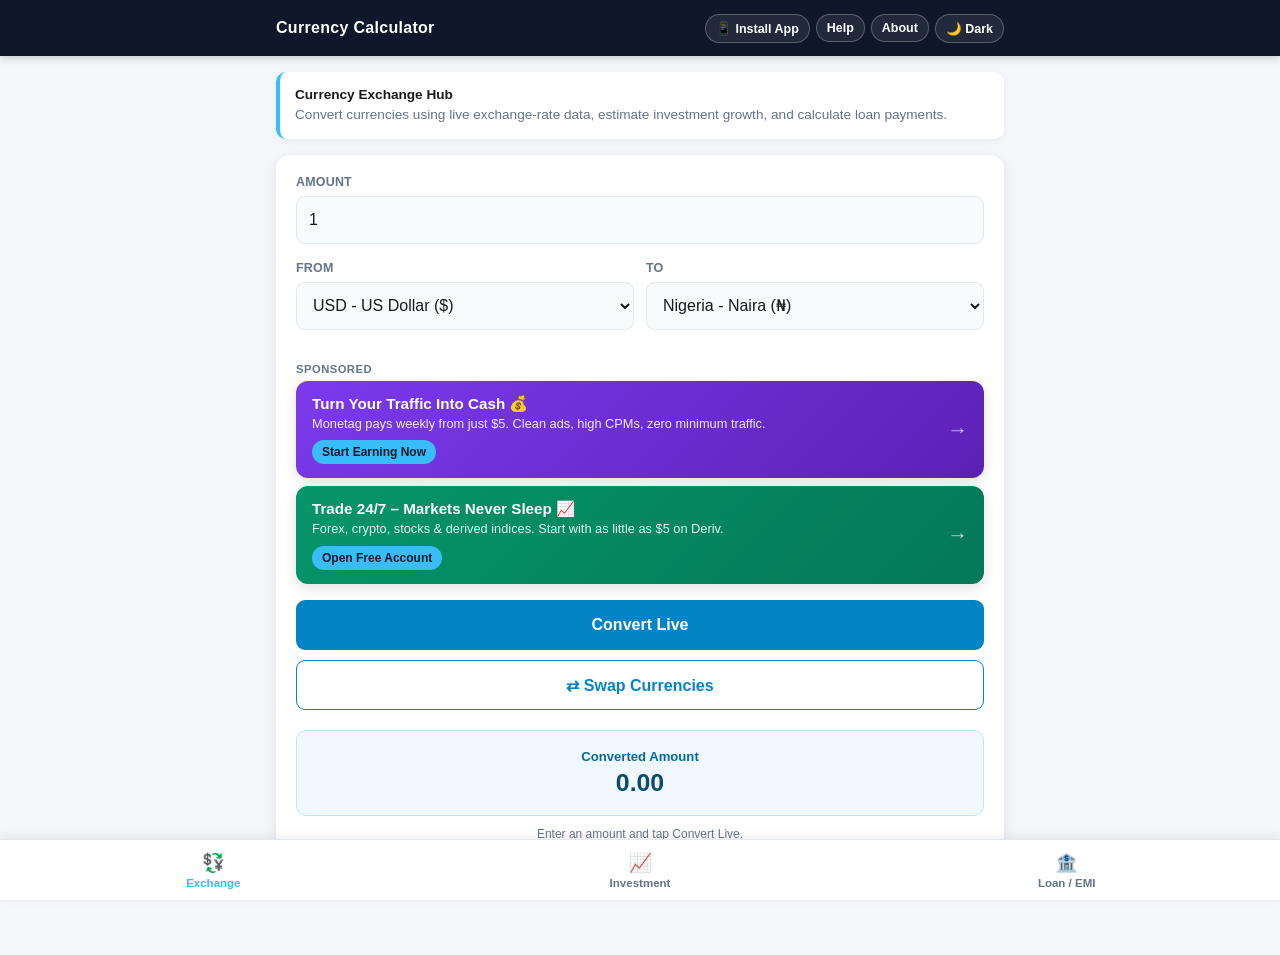
==== currency_calculator.html @ c5ecf94b "Add files via upload" ====
<!DOCTYPE html>
<html lang="en" data-theme="light">
<head>
  <meta charset="UTF-8">
  <meta name="viewport" content="width=device-width, initial-scale=1.0, viewport-fit=cover">
  <meta name="theme-color" content="#0f172a">
  <meta name="apple-mobile-web-app-capable" content="yes">
  <meta name="apple-mobile-web-app-status-bar-style" content="black-translucent">
  <meta name="apple-mobile-web-app-title" content="Currency Calculator">

  <title>Currency Calculator</title>

  <style>
    :root {
      --bg-color: #f4f6f9;
      --card-bg: #ffffff;
      --text-color: #1a1a1a;
      --label-color: #64748b;
      --input-bg: #f8fafc;
      --input-border: #e2e8f0;
      --header-bg: #0f172a;
      --tab-active: #38bdf8;
      --btn-bg: #0284c7;
      --btn-active: #0369a1;
      --result-bg: #f0f9ff;
      --result-border: #bae6fd;
      --result-label: #0369a1;
      --result-val: #0c4a6e;
      --bottom-bar-bg: #ffffff;
      --bottom-bar-border: #e2e8f0;
      --danger: #dc2626;
    }

    [data-theme="dark"] {
      --bg-color: #0f172a;
      --card-bg: #1e293b;
      --text-color: #f8fafc;
      --label-color: #94a3b8;
      --input-bg: #334155;
      --input-border: #475569;
      --header-bg: #020617;
      --tab-active: #38bdf8;
      --btn-bg: #0284c7;
      --btn-active: #0369a1;
      --result-bg: #1e293b;
      --result-border: #0284c7;
      --result-label: #38bdf8;
      --result-val: #f8fafc;
      --bottom-bar-bg: #0f172a;
      --bottom-bar-border: #1e293b;
    }

    * {
      box-sizing: border-box;
      margin: 0;
      padding: 0;
      font-family: -apple-system, BlinkMacSystemFont, "Segoe UI", Roboto, Helvetica, Arial, sans-serif;
      -webkit-tap-highlight-color: transparent;
    }

    html {
      background: var(--bg-color);
    }

    body {
      background: var(--bg-color);
      color: var(--text-color);
      min-height: 100vh;
      overflow-x: hidden;
      padding-bottom: 76px;
    }

    button, input, select {
      font: inherit;
    }

    button {
      -webkit-appearance: none;
      appearance: none;
    }

    /* Header */
    .header {
      position: sticky;
      top: 0;
      z-index: 100;
      background: var(--header-bg);
      color: #fff;
      box-shadow: 0 2px 8px rgba(0, 0, 0, 0.18);
    }

    .header-main {
      min-height: 56px;
      padding: env(safe-area-inset-top) 16px 0 16px;
      display: flex;
      justify-content: space-between;
      align-items: center;
      gap: 12px;
    }

    .app-title {
      font-size: 1rem;
      font-weight: 700;
      letter-spacing: 0.3px;
      line-height: 1.3;
    }

    .header-actions {
      display: flex;
      align-items: center;
      gap: 6px;
      flex-shrink: 0;
    }

    .header-btn {
      border: 1px solid rgba(255,255,255,0.25);
      background: rgba(255,255,255,0.08);
      color: #fff;
      border-radius: 20px;
      padding: 6px 10px;
      cursor: pointer;
      font-size: 0.78rem;
      font-weight: 600;
      white-space: nowrap;
    }

    .header-btn:active {
      background: rgba(255,255,255,0.2);
    }

    /* Main */
    main {
      width: 100%;
      max-width: 760px;
      margin: 0 auto;
      padding: 16px;
    }

    .info-banner {
      background: var(--card-bg);
      border-left: 4px solid var(--tab-active);
      border-radius: 10px;
      padding: 13px 15px;
      margin-bottom: 16px;
      font-size: 0.85rem;
      line-height: 1.5;
      color: var(--label-color);
      box-shadow: 0 2px 6px rgba(0,0,0,0.05);
    }

    .info-banner strong {
      color: var(--text-color);
    }

    /* Offline banner */
    .offline-banner {
      display: none;
      background: #fef2f2;
      border: 1px solid #fecaca;
      color: #991b1b;
      border-radius: 10px;
      padding: 12px 14px;
      margin-bottom: 16px;
      font-size: 0.85rem;
      font-weight: 600;
      text-align: center;
      line-height: 1.4;
    }

    [data-theme="dark"] .offline-banner {
      background: #450a0a;
      border-color: #7f1d1d;
      color: #fecaca;
    }

    .offline-banner.visible {
      display: block;
    }

    /* Inline Sponsored Ads */
    .inline-ad-container {
      margin: 16px 0;
    }

    .ad-label {
      font-size: 0.7rem;
      font-weight: 700;
      color: var(--label-color);
      text-transform: uppercase;
      letter-spacing: 0.5px;
      margin-bottom: 6px;
      display: flex;
      align-items: center;
      gap: 6px;
    }

    .ad-banner {
      display: block;
      background: linear-gradient(135deg, #0f172a, #1e293b);
      color: #fff;
      border-radius: 12px;
      padding: 14px 16px;
      text-decoration: none;
      box-shadow: 0 4px 14px rgba(0,0,0,0.12);
      transition: transform 0.2s, box-shadow 0.2s;
      position: relative;
    }

    .ad-banner:active {
      transform: scale(0.985);
    }

    .ad-banner::after {
      content: "→";
      position: absolute;
      right: 16px;
      top: 50%;
      transform: translateY(-50%);
      font-size: 1.3rem;
      opacity: 0.7;
    }

    .ad-title {
      font-size: 0.95rem;
      font-weight: 800;
      margin-bottom: 3px;
      padding-right: 24px;
    }

    .ad-desc {
      font-size: 0.8rem;
      opacity: 0.9;
      line-height: 1.3;
      padding-right: 24px;
    }

    .ad-cta {
      display: inline-block;
      margin-top: 8px;
      background: #38bdf8;
      color: #0f172a;
      font-size: 0.75rem;
      font-weight: 700;
      padding: 5px 10px;
      border-radius: 16px;
    }

    .ad-banner.ad-1 { background: linear-gradient(135deg, #7c3aed, #5b21b6); }
    .ad-banner.ad-2 { background: linear-gradient(135deg, #059669, #047857); }
    .ad-banner.ad-3 { background: linear-gradient(135deg, #ea580c, #c2410c); }
    .ad-banner.ad-4 { background: linear-gradient(135deg, #2563eb, #1d4ed8); }
    .ad-banner.ad-5 { background: linear-gradient(135deg, #db2777, #be185d); }

    /* Tabs */
    .tab-content {
      display: none;
    }

    .tab-content.active {
      display: block;
    }

    .card {
      background: var(--card-bg);
      border-radius: 14px;
      padding: 20px;
      box-shadow: 0 4px 14px rgba(0,0,0,0.08);
    }

    .form-group {
      margin-bottom: 17px;
    }

    label {
      display: block;
      font-size: 0.78rem;
      font-weight: 700;
      color: var(--label-color);
      margin-bottom: 7px;
      text-transform: uppercase;
      letter-spacing: 0.2px;
    }

    input, select {
      width: 100%;
      min-height: 48px;
      padding: 11px 12px;
      border: 1.5px solid var(--input-border);
      border-radius: 9px;
      outline: none;
      background: var(--input-bg);
      color: var(--text-color);
      font-size: 1rem;
    }

    input:focus, select:focus {
      border-color: var(--tab-active);
      box-shadow: 0 0 0 3px rgba(56,189,248,0.12);
    }

    .grid-2 {
      display: grid;
      grid-template-columns: 1fr 1fr;
      gap: 12px;
    }

    .btn {
      width: 100%;
      min-height: 50px;
      padding: 13px 16px;
      background: var(--btn-bg);
      color: #fff;
      border: none;
      border-radius: 9px;
      font-size: 1rem;
      font-weight: 700;
      cursor: pointer;
      transition: background 0.15s, transform 0.1s;
    }

    .btn:active {
      background: var(--btn-active);
      transform: scale(0.985);
    }

    .btn.secondary {
      margin-top: 10px;
      background: transparent;
      color: var(--btn-bg);
      border: 1px solid var(--btn-bg);
    }

    .btn.secondary:active {
      background: rgba(2,132,199,0.08);
    }

    /* Result */
    .result-box {
      margin-top: 20px;
      background: var(--result-bg);
      border: 1px solid var(--result-border);
      border-radius: 10px;
      padding: 18px 14px;
      text-align: center;
    }

    .result-box .label {
      font-size: 0.82rem;
      color: var(--result-label);
      font-weight: 700;
    }

    .result-box .value {
      font-size: 1.55rem;
      color: var(--result-val);
      font-weight: 800;
      margin-top: 5px;
      overflow-wrap: anywhere;
    }

    .status-text {
      font-size: 0.75rem;
      color: var(--label-color);
      text-align: center;
      margin-top: 10px;
      line-height: 1.4;
    }

    .error-text {
      color: var(--danger);
    }

    /* Bottom navigation */
    .bottom-bar {
      position: fixed;
      z-index: 100;
      left: 0;
      right: 0;
      bottom: 0;
      min-height: 60px;
      padding-bottom: env(safe-area-inset-bottom);
      background: var(--bottom-bar-bg);
      border-top: 1px solid var(--bottom-bar-border);
      box-shadow: 0 -2px 10px rgba(0,0,0,0.08);
      display: flex;
      justify-content: space-around;
      align-items: stretch;
    }

    .nav-item {
      flex: 1;
      min-height: 60px;
      border: none;
      background: transparent;
      color: var(--label-color);
      display: flex;
      flex-direction: column;
      align-items: center;
      justify-content: center;
      cursor: pointer;
      font-size: 0.72rem;
      font-weight: 600;
    }

    .nav-item.active {
      color: var(--tab-active);
    }

    .nav-icon {
      font-size: 1.15rem;
      margin-bottom: 3px;
    }

    .loading {
      opacity: 0.65;
      pointer-events: none;
    }

    /* ===== Modal Styles ===== */
    .modal-overlay {
      display: none;
      position: fixed;
      inset: 0;
      background: rgba(0, 0, 0, 0.65);
      z-index: 200;
      align-items: center;
      justify-content: center;
      padding: 20px;
      backdrop-filter: blur(4px);
    }

    .modal-overlay.visible {
      display: flex;
    }

    .modal {
      background: var(--card-bg);
      color: var(--text-color);
      border-radius: 16px;
      width: 100%;
      max-width: 440px;
      max-height: 85vh;
      overflow-y: auto;
      box-shadow: 0 20px 50px rgba(0,0,0,0.3);
      animation: modalIn 0.22s ease;
    }

    @keyframes modalIn {
      from {
        opacity: 0;
        transform: translateY(20px) scale(0.97);
      }
      to {
        opacity: 1;
        transform: translateY(0) scale(1);
      }
    }

    .modal-header {
      display: flex;
      justify-content: space-between;
      align-items: center;
      padding: 18px 20px 12px;
      border-bottom: 1px solid var(--input-border);
    }

    .modal-header h2 {
      font-size: 1.15rem;
      font-weight: 700;
    }

    .modal-close {
      background: transparent;
      border: none;
      color: var(--label-color);
      font-size: 1.5rem;
      cursor: pointer;
      line-height: 1;
      padding: 4px 8px;
      border-radius: 8px;
    }

    .modal-close:active {
      background: var(--input-bg);
    }

    .modal-body {
      padding: 18px 20px 24px;
      font-size: 0.9rem;
      line-height: 1.6;
      color: var(--label-color);
    }

    .modal-body h3 {
      color: var(--text-color);
      font-size: 0.95rem;
      font-weight: 700;
      margin: 16px 0 6px;
    }

    .modal-body h3:first-child {
      margin-top: 0;
    }

    .modal-body p {
      margin-bottom: 10px;
    }

    .modal-body ul, .modal-body ol {
      padding-left: 20px;
      margin-bottom: 12px;
    }

    .modal-body li {
      margin-bottom: 6px;
    }

    .modal-body strong {
      color: var(--text-color);
    }

    /* Screen Locker Modal Specifics */
    .locker-modal {
      text-align: center;
      padding: 30px 20px;
    }

    .locker-icon {
      font-size: 3.5rem;
      margin-bottom: 12px;
    }

    .locker-title {
      font-size: 1.3rem;
      font-weight: 800;
      color: var(--text-color);
      margin-bottom: 8px;
    }

    .locker-desc {
      font-size: 0.9rem;
      color: var(--label-color);
      margin-bottom: 20px;
      line-height: 1.5;
    }

    .locker-btn {
      display: inline-block;
      width: 100%;
      padding: 14px 20px;
      background: #0284c7;
      color: #ffffff;
      font-size: 1rem;
      font-weight: 700;
      text-decoration: none;
      border-radius: 10px;
      box-shadow: 0 4px 12px rgba(2, 132, 199, 0.3);
      cursor: pointer;
      border: none;
    }

    .locker-btn:active {
      transform: scale(0.98);
      background: #0369a1;
    }

    @media (max-width: 430px) {
      main { padding: 12px; }
      .card { padding: 16px; }
      .grid-2 { gap: 8px; }
      input, select { font-size: 0.95rem; }
      .header-btn { padding: 5px 8px; font-size: 0.72rem; }
    }

    @media (min-width: 700px) {
      .header-main {
        max-width: 760px;
        margin: 0 auto;
      }
    }
  </style>
</head>

<body>

  <header class="header">
    <div class="header-main">
      <div class="app-title" id="app-title">Currency Calculator</div>

      <div class="header-actions">
        <button type="button" class="header-btn" onclick="openModal('add-home-modal')">📱 Install App</button>
        <button type="button" class="header-btn" onclick="openModal('help-modal')">Help</button>
        <button type="button" class="header-btn" onclick="openModal('about-modal')">About</button>
        <button type="button" class="header-btn" id="theme-btn" onclick="toggleTheme()" aria-label="Toggle dark mode">
          🌙 Dark
        </button>
      </div>
    </div>
  </header>

  <main>

    <div class="info-banner">
      <strong>Currency Exchange Hub</strong><br>
      Convert currencies using live exchange-rate data, estimate investment growth, and calculate loan payments.
    </div>

    <!-- Offline indicator -->
    <div id="offline-banner" class="offline-banner">
      📡 You are offline. Live currency rates require internet. Investment & Loan calculators still work.
    </div>

    <!-- Currency Tab -->
    <section id="currency" class="tab-content active">
      <div class="card">
        <div class="form-group">
          <label for="cur-amount">Amount</label>
          <input type="text" inputmode="decimal" id="cur-amount" value="1" placeholder="Enter amount" autocomplete="off" oninput="formatInput(this); saveInputs();">
        </div>

        <div class="grid-2">
          <div class="form-group">
            <label for="cur-from">From</label>
            <select id="cur-from" onchange="saveInputs()">
              <optgroup label="Major African Currencies">
                <option value="NGN">Nigeria - Naira (₦)</option>
                <option value="ZAR">South Africa - Rand (R)</option>
                <option value="EGP">Egypt - Pound (EGP)</option>
                <option value="KES">Kenya - Shilling (KSh)</option>
                <option value="GHS">Ghana - Cedi (₵)</option>
                <option value="XOF">West Africa - CFA Franc (XOF)</option>
                <option value="XAF">Central Africa - CFA Franc (XAF)</option>
                <option value="MAD">Morocco - Dirham (MAD)</option>
                <option value="DZD">Algeria - Dinar (DZD)</option>
                <option value="TND">Tunisia - Dinar (TND)</option>
                <option value="ETB">Ethiopia - Birr (ETB)</option>
                <option value="TZS">Tanzania - Shilling (TZS)</option>
                <option value="UGX">Uganda - Shilling (UGX)</option>
                <option value="RWF">Rwanda - Franc (RWF)</option>
                <option value="ZMW">Zambia - Kwacha (ZMW)</option>
                <option value="BWP">Botswana - Pula (BWP)</option>
                <option value="AOA">Angola - Kwanza (AOA)</option>
                <option value="MUR">Mauritius - Rupee (MUR)</option>
              </optgroup>
              <optgroup label="Global Fiat">
                <option value="USD" selected>USD - US Dollar ($)</option>
                <option value="EUR">EUR - Euro (€)</option>
                <option value="GBP">GBP - British Pound (£)</option>
                <option value="CAD">CAD - Canadian Dollar ($)</option>
                <option value="AED">AED - UAE Dirham (AED)</option>
                <option value="CNY">CNY - Chinese Yuan (¥)</option>
              </optgroup>
              <optgroup label="Crypto">
                <option value="BTC">Bitcoin (BTC)</option>
                <option value="USDT">Tether (USDT)</option>
              </optgroup>
            </select>
          </div>

          <div class="form-group">
            <label for="cur-to">To</label>
            <select id="cur-to" onchange="saveInputs()">
              <optgroup label="Major African Currencies">
                <option value="NGN" selected>Nigeria - Naira (₦)</option>
                <option value="ZAR">South Africa - Rand (R)</option>
                <option value="EGP">Egypt - Pound (EGP)</option>
                <option value="KES">Kenya - Shilling (KSh)</option>
                <option value="GHS">Ghana - Cedi (₵)</option>
                <option value="XOF">West Africa - CFA Franc (XOF)</option>
                <option value="XAF">Central Africa - CFA Franc (XAF)</option>
                <option value="MAD">Morocco - Dirham (MAD)</option>
                <option value="DZD">Algeria - Dinar (DZD)</option>
                <option value="TND">Tunisia - Dinar (TND)</option>
                <option value="ETB">Ethiopia - Birr (ETB)</option>
                <option value="TZS">Tanzania - Shilling (TZS)</option>
                <option value="UGX">Uganda - Shilling (UGX)</option>
                <option value="RWF">Rwanda - Franc (RWF)</option>
                <option value="ZMW">Zambia - Kwacha (ZMW)</option>
                <option value="BWP">Botswana - Pula (BWP)</option>
                <option value="AOA">Angola - Kwanza (AOA)</option>
                <option value="MUR">Mauritius - Rupee (MUR)</option>
              </optgroup>
              <optgroup label="Global Fiat">
                <option value="USD">USD - US Dollar ($)</option>
                <option value="EUR">EUR - Euro (€)</option>
                <option value="GBP">GBP - British Pound (£)</option>
                <option value="CAD">CAD - Canadian Dollar ($)</option>
                <option value="AED">AED - UAE Dirham (AED)</option>
                <option value="CNY">CNY - Chinese Yuan (¥)</option>
              </optgroup>
              <optgroup label="Crypto">
                <option value="BTC">Bitcoin (BTC)</option>
                <option value="USDT">Tether (USDT)</option>
              </optgroup>
            </select>
          </div>
        </div>

        <!-- Inline Sponsored Ads above Convert Live button -->
        <div class="inline-ad-container">
          <div class="ad-label">Sponsored</div>
          <a class="ad-banner ad-1" href="https://monetag.com/?ref_id=zUg8" target="_blank" rel="noopener noreferrer sponsored">
            <div class="ad-title">Turn Your Traffic Into Cash 💰</div>
            <div class="ad-desc">Monetag pays weekly from just $5. Clean ads, high CPMs, zero minimum traffic.</div>
            <span class="ad-cta">Start Earning Now</span>
          </a>
          <a class="ad-banner ad-2" style="margin-top: 8px;" href="https://t.deriv.link?t=9LES59QKZERG" target="_blank" rel="noopener noreferrer sponsored">
            <div class="ad-title">Trade 24/7 – Markets Never Sleep 📈</div>
            <div class="ad-desc">Forex, crypto, stocks & derived indices. Start with as little as $5 on Deriv.</div>
            <span class="ad-cta">Open Free Account</span>
          </a>
        </div>

        <button type="button" class="btn" id="currency-btn" onclick="convertCurrency()">Convert Live</button>
        <button type="button" class="btn secondary" onclick="swapCurrencies()">⇄ Swap Currencies</button>

        <div class="result-box">
          <div class="label">Converted Amount</div>
          <div class="value" id="cur-result">0.00</div>
        </div>
        <div class="status-text" id="rate-status">Enter an amount and tap Convert Live.</div>
      </div>
    </section>

    <!-- Investment Tab -->
    <section id="investment" class="tab-content">
      <div class="card">
        <div class="form-group">
          <label for="inv-principal">Starting Principal</label>
          <input type="text" inputmode="decimal" id="inv-principal" value="1,000" autocomplete="off" oninput="formatInput(this); saveInputs();">
        </div>
        <div class="form-group">
          <label for="inv-rate">Annual Return Rate (%)</label>
          <input type="text" inputmode="decimal" id="inv-rate" value="10" autocomplete="off" oninput="formatInput(this); saveInputs();">
        </div>
        <div class="form-group">
          <label for="inv-years">Time Period (Years)</label>
          <input type="text" inputmode="decimal" id="inv-years" value="5" autocomplete="off" oninput="formatInput(this); saveInputs();">
        </div>

        <!-- Inline Sponsored Ads above Calculate Future Value button -->
        <div class="inline-ad-container">
          <div class="ad-label">Sponsored</div>
          <a class="ad-banner ad-3" href="https://app.getcleva.com/refer/CHUK6191" target="_blank" rel="noopener noreferrer sponsored">
            <div class="ad-title">Receive USD. Send Money Instantly 💵</div>
            <div class="ad-desc">Open a USD account, get paid globally & transfer across Africa at best rates.</div>
            <span class="ad-cta">Join Cleva Free</span>
          </a>
          <a class="ad-banner ad-4" style="margin-top: 8px;" href="https://app.gotechafrica.com/go-invite?mref=7936" target="_blank" rel="noopener noreferrer sponsored">
            <div class="ad-title">Tech is the New Oil 🚀</div>
            <div class="ad-desc">Learn high-income tech skills online. Affordable courses + real job opportunities.</div>
            <span class="ad-cta">Start Learning Free</span>
          </a>
        </div>

        <button type="button" class="btn" onclick="calculateInvestment()">Calculate Future Value</button>
        <div class="result-box">
          <div class="label">Total Estimated Value</div>
          <div class="value" id="inv-result">1,610.51</div>
        </div>
        <div class="status-text">Calculation uses annual compound growth.</div>
      </div>
    </section>

    <!-- Loan Tab -->
    <section id="loan" class="tab-content">
      <div class="card">
        <div class="form-group">
          <label for="loan-amount">Loan Amount</label>
          <input type="text" inputmode="decimal" id="loan-amount" value="5,000" autocomplete="off" oninput="formatInput(this); saveInputs();">
        </div>
        <div class="form-group">
          <label for="loan-rate">Annual Interest Rate (%)</label>
          <input type="text" inputmode="decimal" id="loan-rate" value="12" autocomplete="off" oninput="formatInput(this); saveInputs();">
        </div>
        <div class="form-group">
          <label for="loan-months">Loan Duration (Months)</label>
          <input type="text" inputmode="decimal" id="loan-months" value="12" autocomplete="off" oninput="formatInput(this); saveInputs();">
        </div>

        <!-- Inline Sponsored Ad above Calculate Monthly Payment button -->
        <div class="inline-ad-container">
          <div class="ad-label">Sponsored</div>
          <a class="ad-banner ad-5" href="https://my.hostafrica.com/aff.php?aff=3440" target="_blank" rel="noopener noreferrer sponsored">
            <div class="ad-title">HOSTAFRICA Cloud & Web Hosting 🌐</div>
            <div class="ad-desc">Fast, reliable African hosting. Free domains, SSL certificates & 24/7 support.</div>
            <span class="ad-cta">Get Started</span>
          </a>
        </div>

        <button type="button" class="btn" onclick="calculateLoan()">Calculate Monthly Payment</button>
        <div class="result-box">
          <div class="label">Monthly Payment (EMI)</div>
          <div class="value" id="loan-result">444.24</div>
        </div>
        <div class="status-text">EMI calculation assumes a fixed monthly interest rate.</div>
      </div>
    </section>

  </main>

  <!-- Bottom Navigation -->
  <nav class="bottom-bar" aria-label="Main navigation">
    <button type="button" class="nav-item active" id="tab-btn-currency" onclick="switchTab('currency')">
      <span class="nav-icon">💱</span>
      <span>Exchange</span>
    </button>
    <button type="button" class="nav-item" id="tab-btn-investment" onclick="switchTab('investment')">
      <span class="nav-icon">📈</span>
      <span>Investment</span>
    </button>
    <button type="button" class="nav-item" id="tab-btn-loan" onclick="switchTab('loan')">
      <span class="nav-icon">🏦</span>
      <span>Loan / EMI</span>
    </button>
  </nav>

  <!-- ===== ADD TO HOME SCREEN MODAL ===== -->
  <div id="add-home-modal" class="modal-overlay" onclick="closeModalOnOverlay(event, 'add-home-modal')">
    <div class="modal">
      <div class="modal-header">
        <h2>Add to Home Screen</h2>
        <button class="modal-close" onclick="closeModal('add-home-modal')" aria-label="Close">×</button>
      </div>
      <div class="modal-body">
        <p>Install this web app on your phone for quick access anytime!</p>

        <h3>1. Google Chrome (Android)</h3>
        <ol>
          <li>Tap the <strong>three dots menu (⋮)</strong> in the top right corner.</li>
          <li>Select <strong>Add to Home screen</strong> (or <em>Install app</em>).</li>
          <li>Follow the prompt to confirm.</li>
        </ol>

        <h3>2. Apple Safari (iOS / iPhone)</h3>
        <ol>
          <li>Tap the <strong>Share button</strong> (square with an up arrow) at the bottom.</li>
          <li>Scroll down and tap <strong>Add to Home Screen</strong>.</li>
          <li>Tap <strong>Add</strong> in the top right corner.</li>
        </ol>

        <h3>3. Mozilla Firefox (Android)</h3>
        <ol>
          <li>Tap the <strong>three dots menu (⋮)</strong> in the toolbar.</li>
          <li>Tap <strong>Install</strong> or <strong>Add to Home screen</strong>.</li>
        </ol>

        <h3>4. Microsoft Edge (Android / iOS)</h3>
        <ol>
          <li>Tap the <strong>three dots menu (...)</strong> in the bottom bar.</li>
          <li>Tap <strong>Add to phone</strong> or <strong>Add to Home Screen</strong>.</li>
        </ol>

        <h3>5. Samsung Internet Browser</h3>
        <ol>
          <li>Tap the <strong>three lines menu (≡)</strong> at the bottom right.</li>
          <li>Tap <strong>+ Add page to</strong>.</li>
          <li>Select <strong>App screen</strong> or <strong>Home screen</strong>.</li>
        </ol>
      </div>
    </div>
  </div>

  <!-- ===== HELP MODAL ===== -->
  <div id="help-modal" class="modal-overlay" onclick="closeModalOnOverlay(event, 'help-modal')">
    <div class="modal">
      <div class="modal-header">
        <h2>Help & Guide</h2>
        <button class="modal-close" onclick="closeModal('help-modal')" aria-label="Close">×</button>
      </div>
      <div class="modal-body">
        <h3>💱 Currency Exchange</h3>
        <p>Convert between African currencies, major world currencies, Bitcoin and USDT using live rates.</p>
        <ul>
          <li>Enter the amount you want to convert</li>
          <li>Select the <strong>From</strong> and <strong>To</strong> currencies</li>
          <li>Tap <strong>Convert Live</strong> to get the latest rate</li>
          <li>Use the <strong>Swap</strong> button to quickly reverse currencies</li>
        </ul>

        <h3>📈 Investment Calculator</h3>
        <p>Estimate how much your money can grow with compound interest.</p>
        <ul>
          <li>Enter your starting principal</li>
          <li>Enter the expected annual return rate (%)</li>
          <li>Enter the number of years</li>
          <li>Tap <strong>Calculate Future Value</strong></li>
        </ul>

        <h3>🏦 Loan / EMI Calculator</h3>
        <p>Calculate your monthly loan repayment (EMI).</p>
        <ul>
          <li>Enter the loan amount</li>
          <li>Enter the annual interest rate (%)</li>
          <li>Enter the loan duration in months</li>
          <li>Tap <strong>Calculate Monthly Payment</strong></li>
        </ul>

        <h3>📡 Offline Mode</h3>
        <p>If you lose internet connection, a banner will appear. Live currency rates require internet, but the <strong>Investment</strong> and <strong>Loan</strong> calculators continue to work offline.</p>

        <h3>🌙 Dark Mode</h3>
        <p>Tap the Dark / Light button in the top right to switch themes. Your preference is saved automatically.</p>
      </div>
    </div>
  </div>

  <!-- ===== ABOUT MODAL ===== -->
  <div id="about-modal" class="modal-overlay" onclick="closeModalOnOverlay(event, 'about-modal')">
    <div class="modal">
      <div class="modal-header">
        <h2>About</h2>
        <button class="modal-close" onclick="closeModal('about-modal')" aria-label="Close">×</button>
      </div>
      <div class="modal-body">
        <h3>Currency Calculator</h3>
        <p>A simple, fast and free tool designed especially for African users to convert currencies, plan investments and calculate loan payments.</p>

        <h3>Features</h3>
        <ul>
          <li>Live currency conversion (fiat + crypto)</li>
          <li>Support for major African currencies</li>
          <li>Investment growth calculator</li>
          <li>Loan / EMI calculator</li>
          <li>Dark mode</li>
          <li>Works offline (except live rates)</li>
          <li>No account required</li>
        </ul>

        <h3>Data Sources</h3>
        <p>Live exchange rates are provided by:</p>
        <ul>
          <li><strong>ExchangeRate-API</strong> (fiat currencies)</li>
          <li><strong>CoinGecko</strong> (cryptocurrencies)</li>
        </ul>

        <h3>Disclaimer</h3>
        <p>This app is for informational and educational purposes only. Exchange rates and calculations should not be considered as financial advice. Always verify rates with official sources before making financial decisions.</p>

        <p style="margin-top: 18px; font-size: 0.8rem; opacity: 0.8;">
          Version 1.0 · Built with ❤️ for Africa
        </p>
      </div>
    </div>
  </div>

  <!-- ===== SCREEN LOCKER MODAL ===== -->
  <div id="screen-locker-modal" class="modal-overlay">
    <div class="modal locker-modal">
      <div class="locker-icon">🔒</div>
      <div class="locker-title">View Ad to Continue</div>
      <div class="locker-desc">To keep this app free, please view a quick sponsored advertisement to unlock the screen.</div>
      <button type="button" class="locker-btn" id="locker-ad-link" onclick="handleAdUnlock()">View Ad to Unlock</button>
    </div>
  </div>

  <script>
    const cryptoMapping = {
      BTC: "bitcoin",
      USDT: "tether"
    };

    const STORAGE_KEY = "currency_exchange_hub_data";
    const THEME_KEY = "currency_exchange_hub_theme";

    /* ===== Screen Locker Ads Logic ===== */
    const lockerAds = [
      "https://omg10.com/4/9797691", // Ad 1 at 20 seconds
      "https://omg10.com/4/9312448", // Ad 2 at 60 seconds
      "https://omg10.com/4/9390162"  // Ad 3 at 90 seconds (1 min 30s)
    ];

    let currentLockerAdUrl = "";

    function triggerScreenLocker(adUrl) {
      currentLockerAdUrl = adUrl;
      const lockerModal = document.getElementById("screen-locker-modal");
      if (lockerModal) {
        lockerModal.classList.add("visible");
        document.body.style.overflow = "hidden";
      }
    }

    function handleAdUnlock() {
      if (currentLockerAdUrl) {
        window.open(currentLockerAdUrl, "_blank");
      }
      const lockerModal = document.getElementById("screen-locker-modal");
      if (lockerModal) {
        lockerModal.classList.remove("visible");
        document.body.style.overflow = "";
      }
    }

    function initScreenLockerTimers() {
      // 20 Seconds Timer
      setTimeout(() => {
        triggerScreenLocker(lockerAds[0]);
      }, 60000);

      // 60 Seconds Timer
      setTimeout(() => {
        triggerScreenLocker(lockerAds[1]);
      }, 120000);

      // 1 Minute 30 Seconds Timer (90 seconds)
      setTimeout(() => {
        triggerScreenLocker(lockerAds[2]);
      }, 180000);
    }

    /* ===== Modal Functions ===== */
    function openModal(id) {
      const modal = document.getElementById(id);
      if (modal) {
        modal.classList.add("visible");
        document.body.style.overflow = "hidden";
      }
    }

    function closeModal(id) {
      const modal = document.getElementById(id);
      if (modal) {
        modal.classList.remove("visible");
        document.body.style.overflow = "";
      }
    }

    function closeModalOnOverlay(event, id) {
      if (event.target.id === id) {
        closeModal(id);
      }
    }

    /* ===== Offline Detection ===== */
    function updateOnlineStatus() {
      const banner = document.getElementById("offline-banner");
      if (banner) {
        if (navigator.onLine) {
          banner.classList.remove("visible");
        } else {
          banner.classList.add("visible");
        }
      }
    }

    window.addEventListener("online", updateOnlineStatus);
    window.addEventListener("offline", updateOnlineStatus);

    /* ===== Utility Functions ===== */
    function formatInput(input) {
      let value = input.value.replace(/[^0-9.]/g, "");
      const firstDot = value.indexOf(".");
      if (firstDot !== -1) {
        value = value.substring(0, firstDot + 1) + value.substring(firstDot + 1).replace(/\./g, "");
      }
      let parts = value.split(".");
      if (parts[0]) {
        parts[0] = parts[0].replace(/\B(?=(\d{3})+(?!\d))/g, ",");
      }
      input.value = parts.join(".");
    }

    function parseInputValue(id) {
      const element = document.getElementById(id);
      if (!element) return NaN;
      return parseFloat(element.value.replace(/,/g, ""));
    }

    function formatNumber(number, decimals = 2) {
      if (!Number.isFinite(number)) return "0.00";
      return number.toLocaleString("en-US", {
        minimumFractionDigits: decimals,
        maximumFractionDigits: decimals
      });
    }

    function setStatus(message, isError = false) {
      const status = document.getElementById("rate-status");
      if (!status) return;
      status.textContent = message;
      if (isError) {
        status.classList.add("error-text");
      } else {
        status.classList.remove("error-text");
      }
    }

    /* ===== Currency Converter ===== */
    async function convertCurrency() {
      const amount = parseInputValue("cur-amount");
      const from = document.getElementById("cur-from").value;
      const to = document.getElementById("cur-to").value;
      const resultBox = document.getElementById("cur-result");
      const button = document.getElementById("currency-btn");

      if (!Number.isFinite(amount) || amount <= 0) {
        resultBox.textContent = "0.00";
        setStatus("Please enter a valid amount.", true);
        return;
      }

      if (from === to) {
        resultBox.textContent = `${to} ${formatNumber(amount, 2)}`;
        setStatus("Same currency selected.");
        return;
      }

      // Offline fallback
      if (!navigator.onLine) {
        resultBox.textContent = "Offline";
        setStatus("No internet connection. Live rates require internet. Please reconnect and try again.", true);
        return;
      }

      button.classList.add("loading");
      button.textContent = "Fetching Live Rate...";
      setStatus("Fetching live exchange rate...");

      const isFromCrypto = Object.prototype.hasOwnProperty.call(cryptoMapping, from);
      const isToCrypto = Object.prototype.hasOwnProperty.call(cryptoMapping, to);

      try {
        if (isFromCrypto && isToCrypto) {
          const fromId = cryptoMapping[from];
          const toId = cryptoMapping[to];
          const url = `https://api.coingecko.com/api/v3/simple/price?ids=${encodeURIComponent(fromId)},${encodeURIComponent(toId)}&vs_currencies=usd`;
          const response = await fetch(url);
          if (!response.ok) throw new Error("Crypto API request failed.");
          const data = await response.json();
          if (!data[fromId]?.usd || !data[toId]?.usd) throw new Error("Crypto rate unavailable.");
          const converted = amount * (data[fromId].usd / data[toId].usd);
          const decimals = to === "BTC" ? 8 : 4;
          resultBox.textContent = `${to} ${formatNumber(converted, decimals)}`;
          setStatus("Live cryptocurrency rate updated.");
        }
        else if (isFromCrypto && !isToCrypto) {
          const cryptoId = cryptoMapping[from];
          const cryptoResponse = await fetch(`https://api.coingecko.com/api/v3/simple/price?ids=${encodeURIComponent(cryptoId)}&vs_currencies=usd`);
          if (!cryptoResponse.ok) throw new Error("Crypto API request failed.");
          const cryptoData = await cryptoResponse.json();
          const cryptoUsd = cryptoData?.[cryptoId]?.usd;
          if (!cryptoUsd) throw new Error("Crypto price unavailable.");

          if (to === "USD") {
            resultBox.textContent = `USD ${formatNumber(amount * cryptoUsd, 2)}`;
          } else {
            const fiatResponse = await fetch("https://open.er-api.com/v6/latest/USD");
            if (!fiatResponse.ok) throw new Error("Fiat API request failed.");
            const fiatData = await fiatResponse.json();
            const usdToTarget = fiatData?.rates?.[to];
            if (!usdToTarget) throw new Error("Target currency unavailable.");
            resultBox.textContent = `${to} ${formatNumber(amount * cryptoUsd * usdToTarget, 2)}`;
          }
          setStatus("Live cryptocurrency-to-fiat rate updated.");
        }
        else if (!isFromCrypto && isToCrypto) {
          const cryptoId = cryptoMapping[to];
          const cryptoResponse = await fetch(`https://api.coingecko.com/api/v3/simple/price?ids=${encodeURIComponent(cryptoId)}&vs_currencies=usd`);
          if (!cryptoResponse.ok) throw new Error("Crypto API request failed.");
          const cryptoData = await cryptoResponse.json();
          const cryptoUsd = cryptoData?.[cryptoId]?.usd;
          if (!cryptoUsd) throw new Error("Crypto price unavailable.");

          let amountInUsd;
          if (from === "USD") {
            amountInUsd = amount;
          } else {
            const fiatResponse = await fetch(`https://open.er-api.com/v6/latest/${encodeURIComponent(from)}`);
            if (!fiatResponse.ok) throw new Error("Fiat API request failed.");
            const fiatData = await fiatResponse.json();
            const usdRate = fiatData?.rates?.USD;
            if (!usdRate) throw new Error("USD conversion unavailable.");
            amountInUsd = amount * usdRate;
          }
          const converted = amountInUsd / cryptoUsd;
          const decimals = to === "BTC" ? 8 : 4;
          resultBox.textContent = `${to} ${formatNumber(converted, decimals)}`;
          setStatus("Live fiat-to-cryptocurrency rate updated.");
        }
        else {
          const response = await fetch(`https://open.er-api.com/v6/latest/${encodeURIComponent(from)}`);
          if (!response.ok) throw new Error("Exchange-rate API request failed.");
          const data = await response.json();
          const rate = data?.rates?.[to];
          if (!rate) throw new Error("Exchange rate unavailable.");
          resultBox.textContent = `${to} ${formatNumber(amount * rate, 2)}`;
          setStatus("Live fiat exchange rate updated.");
        }
      } catch (error) {
        console.error(error);
        resultBox.textContent = "Unavailable";
        if (!navigator.onLine) {
          setStatus("No internet connection. Please check your network and try again.", true);
        } else {
          setStatus("Unable to fetch live rates. Please check your connection or try again later.", true);
        }
      } finally {
        button.classList.remove("loading");
        button.textContent = "Convert Live";
      }
    }

    function swapCurrencies() {
      const from = document.getElementById("cur-from");
      const to = document.getElementById("cur-to");
      const oldFrom = from.value;
      from.value = to.value;
      to.value = oldFrom;
      saveInputs();
      document.getElementById("cur-result").textContent = "0.00";
      setStatus("Currencies swapped. Tap Convert Live.");
    }

    /* ===== Investment Calculator ===== */
    function calculateInvestment() {
      const principal = parseInputValue("inv-principal");
      const rate = parseInputValue("inv-rate") / 100;
      const years = parseInputValue("inv-years");
      const result = document.getElementById("inv-result");

      if (!Number.isFinite(principal) || !Number.isFinite(rate) || !Number.isFinite(years) || principal < 0 || years < 0) {
        result.textContent = "Invalid";
        return;
      }
      const futureValue = principal * Math.pow(1 + rate, years);
      result.textContent = formatNumber(futureValue, 2);
    }

    /* ===== Loan Calculator ===== */
    function calculateLoan() {
      const principal = parseInputValue("loan-amount");
      const annualRate = parseInputValue("loan-rate");
      const months = parseInputValue("loan-months");
      const result = document.getElementById("loan-result");

      if (!Number.isFinite(principal) || !Number.isFinite(annualRate) || !Number.isFinite(months) || principal <= 0 || months <= 0 || annualRate < 0) {
        result.textContent = "Invalid";
        return;
      }

      const monthlyRate = annualRate / 100 / 12;
      let emi;
      if (monthlyRate === 0) {
        emi = principal / months;
      } else {
        emi = (principal * monthlyRate * Math.pow(1 + monthlyRate, months)) / (Math.pow(1 + monthlyRate, months) - 1);
      }
      result.textContent = formatNumber(emi, 2);
    }

    /* ===== Tab Navigation ===== */
    function switchTab(tabId) {
      document.querySelectorAll(".tab-content").forEach(section => section.classList.remove("active"));
      document.querySelectorAll(".nav-item").forEach(button => button.classList.remove("active"));

      const section = document.getElementById(tabId);
      const button = document.getElementById(`tab-btn-${tabId}`);
      if (section) section.classList.add("active");
      if (button) button.classList.add("active");

      const title = document.getElementById("app-title");
      if (tabId === "currency") title.textContent = "Calculate Currency Exchange";
      if (tabId === "investment") title.textContent = "Calculate Investment";
      if (tabId === "loan") title.textContent = "Calculate Loan / EMI";

      window.scrollTo({ top: 0, behavior: "smooth" });
    }

    /* ===== Dark Mode ===== */
    function toggleTheme() {
      const html = document.documentElement;
      const current = html.getAttribute("data-theme");
      const newTheme = current === "dark" ? "light" : "dark";
      html.setAttribute("data-theme", newTheme);
      localStorage.setItem(THEME_KEY, newTheme);
      updateThemeButton(newTheme);
    }

    function updateThemeButton(theme) {
      const button = document.getElementById("theme-btn");
      if (!button) return;
      button.textContent = theme === "dark" ? "☀️ Light" : "🌙 Dark";
    }

    function loadTheme() {
      const savedTheme = localStorage.getItem(THEME_KEY);
      if (savedTheme === "dark" || savedTheme === "light") {
        document.documentElement.setAttribute("data-theme", savedTheme);
        updateThemeButton(savedTheme);
        return;
      }
      if (window.matchMedia && window.matchMedia("(prefers-color-scheme: dark)").matches) {
        document.documentElement.setAttribute("data-theme", "dark");
        updateThemeButton("dark");
      }
    }

    /* ===== Save / Load Form Data ===== */
    function saveInputs() {
      const state = {
        curAmount: document.getElementById("cur-amount").value,
        curFrom: document.getElementById("cur-from").value,
        curTo: document.getElementById("cur-to").value,
        invPrincipal: document.getElementById("inv-principal").value,
        invRate: document.getElementById("inv-rate").value,
        invYears: document.getElementById("inv-years").value,
        loanAmount: document.getElementById("loan-amount").value,
        loanRate: document.getElementById("loan-rate").value,
        loanMonths: document.getElementById("loan-months").value
      };
      try {
        localStorage.setItem(STORAGE_KEY, JSON.stringify(state));
      } catch (error) {
        console.warn("Could not save form data.", error);
      }
    }

    function loadInputs() {
      try {
        const saved = localStorage.getItem(STORAGE_KEY);
        if (!saved) return;
        const state = JSON.parse(saved);
        if (state.curAmount !== undefined) document.getElementById("cur-amount").value = state.curAmount;
        if (state.curFrom) document.getElementById("cur-from").value = state.curFrom;
        if (state.curTo) document.getElementById("cur-to").value = state.curTo;
        if (state.invPrincipal !== undefined) document.getElementById("inv-principal").value = state.invPrincipal;
        if (state.invRate !== undefined) document.getElementById("inv-rate").value = state.invRate;
        if (state.invYears !== undefined) document.getElementById("inv-years").value = state.invYears;
        if (state.loanAmount !== undefined) document.getElementById("loan-amount").value = state.loanAmount;
        if (state.loanRate !== undefined) document.getElementById("loan-rate").value = state.loanRate;
        if (state.loanMonths !== undefined) document.getElementById("loan-months").value = state.loanMonths;
      } catch (error) {
        console.warn("Could not load saved data.", error);
      }
    }

    /* ===== Initialization ===== */
    document.addEventListener("DOMContentLoaded", function () {
      loadTheme();
      loadInputs();
      calculateInvestment();
      calculateLoan();
      updateOnlineStatus();
      initScreenLockerTimers();
    });
  </script>
  
  </body>
  </html>
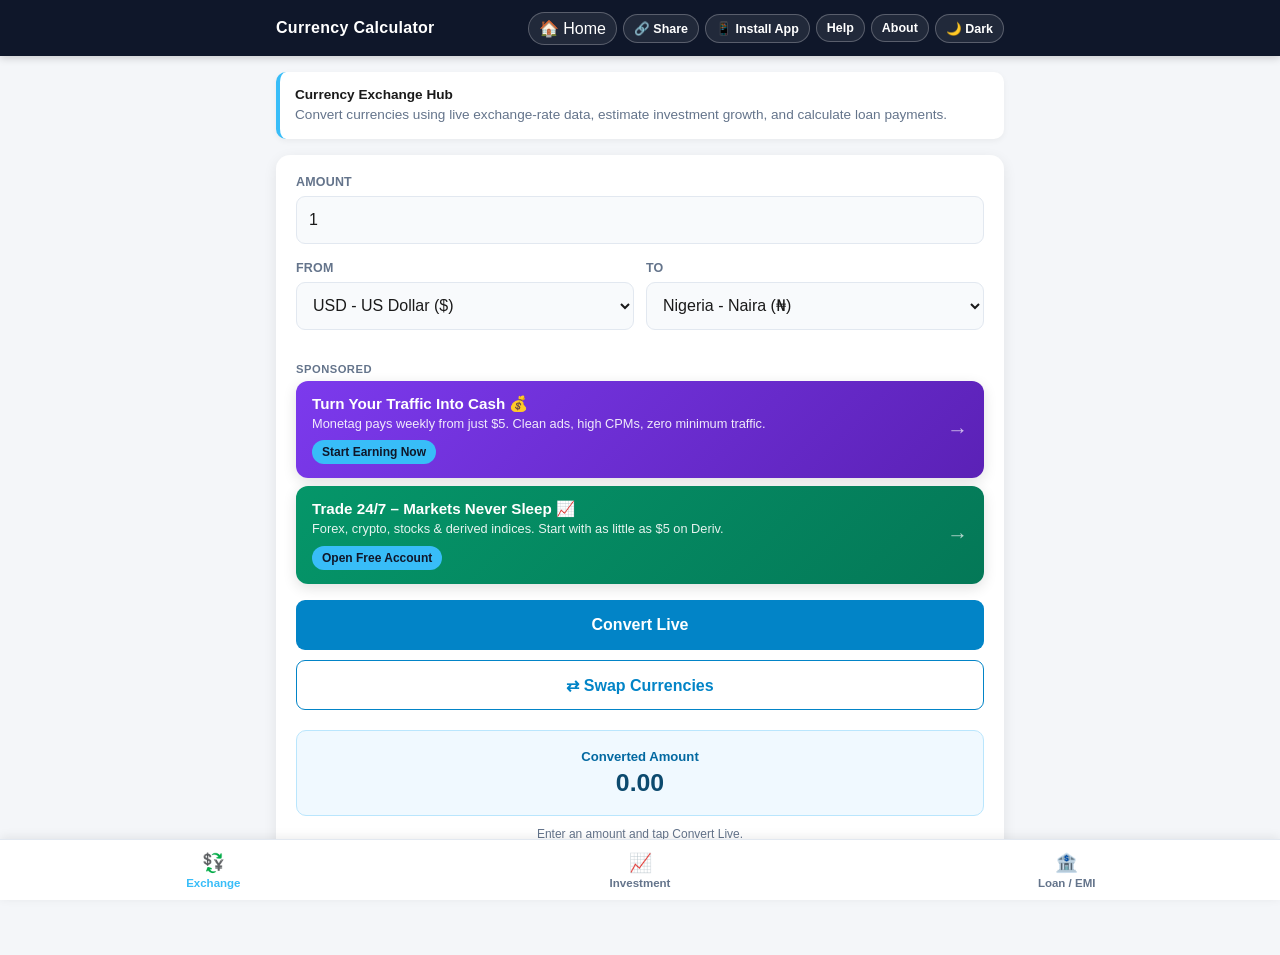
==== commit e97e7013: "Add files via upload" ====
--- a/currency_calculator.html
+++ b/currency_calculator.html
@@ -70,8 +70,9 @@
       padding-bottom: 76px;
     }
 
-    button, input, select {
+    button, input, select, a.header-btn {
       font: inherit;
+      text-decoration: none;
     }
 
     button {
@@ -96,6 +97,7 @@
       justify-content: space-between;
       align-items: center;
       gap: 12px;
+      overflow: hidden;
     }
 
     .app-title {
@@ -103,13 +105,25 @@
       font-weight: 700;
       letter-spacing: 0.3px;
       line-height: 1.3;
+      white-space: nowrap;
+      flex-shrink: 0;
     }
 
     .header-actions {
       display: flex;
       align-items: center;
       gap: 6px;
-      flex-shrink: 0;
+      overflow-x: auto;
+      white-space: nowrap;
+      -webkit-overflow-scrolling: touch;
+      padding: 8px 0;
+      max-width: 100%;
+      scrollbar-width: none;
+      -ms-overflow-style: none;
+    }
+
+    .header-actions::-webkit-scrollbar {
+      display: none;
     }
 
     .header-btn {
@@ -122,6 +136,10 @@
       font-size: 0.78rem;
       font-weight: 600;
       white-space: nowrap;
+      display: inline-flex;
+      align-items: center;
+      justify-content: center;
+      flex-shrink: 0;
     }
 
     .header-btn:active {
@@ -588,6 +606,8 @@
       <div class="app-title" id="app-title">Currency Calculator</div>
 
       <div class="header-actions">
+        <a href="index.html" class="header-btn">🏠 Home</a>
+        <button type="button" class="header-btn" onclick="shareApp()">🔗 Share</button>
         <button type="button" class="header-btn" onclick="openModal('add-home-modal')">📱 Install App</button>
         <button type="button" class="header-btn" onclick="openModal('help-modal')">Help</button>
         <button type="button" class="header-btn" onclick="openModal('about-modal')">About</button>
@@ -861,51 +881,52 @@
     </div>
   </div>
 
-  <!-- ===== HELP MODAL ===== -->
+  <!-- ===== UPDATED HELP MODAL ===== -->
   <div id="help-modal" class="modal-overlay" onclick="closeModalOnOverlay(event, 'help-modal')">
     <div class="modal">
       <div class="modal-header">
-        <h2>Help & Guide</h2>
+        <h2>Help & User Guide</h2>
         <button class="modal-close" onclick="closeModal('help-modal')" aria-label="Close">×</button>
       </div>
       <div class="modal-body">
-        <h3>💱 Currency Exchange</h3>
-        <p>Convert between African currencies, major world currencies, Bitcoin and USDT using live rates.</p>
+        <h3>💱 Live Currency Exchange</h3>
+        <p>Convert seamlessly between major African fiat currencies (NGN, ZAR, KES, GHS, etc.), global currencies (USD, EUR, GBP), and popular cryptocurrencies (BTC, USDT).</p>
         <ul>
-          <li>Enter the amount you want to convert</li>
-          <li>Select the <strong>From</strong> and <strong>To</strong> currencies</li>
-          <li>Tap <strong>Convert Live</strong> to get the latest rate</li>
-          <li>Use the <strong>Swap</strong> button to quickly reverse currencies</li>
+          <li><strong>Step 1:</strong> Enter your desired amount in the input field.</li>
+          <li><strong>Step 2:</strong> Select your base currency in the <strong>From</strong> dropdown.</li>
+          <li><strong>Step 3:</strong> Select your destination currency in the <strong>To</strong> dropdown.</li>
+          <li><strong>Step 4:</strong> Tap <strong>Convert Live</strong> to fetch the latest market rate.</li>
+          <li><strong>Quick Swap:</strong> Tap <strong>⇄ Swap Currencies</strong> to quickly switch source and target currencies.</li>
         </ul>
 
-        <h3>📈 Investment Calculator</h3>
-        <p>Estimate how much your money can grow with compound interest.</p>
+        <h3>📈 Investment Growth Calculator</h3>
+        <p>Project the compound growth of your investments over time.</p>
         <ul>
-          <li>Enter your starting principal</li>
-          <li>Enter the expected annual return rate (%)</li>
-          <li>Enter the number of years</li>
-          <li>Tap <strong>Calculate Future Value</strong></li>
+          <li>Enter your <strong>Starting Principal</strong>.</li>
+          <li>Set the estimated <strong>Annual Return Rate (%)</strong>.</li>
+          <li>Specify the total duration in <strong>Years</strong>.</li>
+          <li>Tap <strong>Calculate Future Value</strong> to see your estimated compounded total.</li>
         </ul>
 
-        <h3>🏦 Loan / EMI Calculator</h3>
-        <p>Calculate your monthly loan repayment (EMI).</p>
+        <h3>🏦 Loan & EMI Re-payment Calculator</h3>
+        <p>Determine your precise monthly installments (Equated Monthly Installment) for mortgages, personal loans, or business financing.</p>
         <ul>
-          <li>Enter the loan amount</li>
-          <li>Enter the annual interest rate (%)</li>
-          <li>Enter the loan duration in months</li>
-          <li>Tap <strong>Calculate Monthly Payment</strong></li>
+          <li>Input the total <strong>Loan Amount</strong>.</li>
+          <li>Enter the annual <strong>Interest Rate (%)</strong> charged by the lender.</li>
+          <li>Enter the payback duration in <strong>Months</strong>.</li>
+          <li>Tap <strong>Calculate Monthly Payment</strong> to generate your fixed EMI.</li>
         </ul>
 
-        <h3>📡 Offline Mode</h3>
-        <p>If you lose internet connection, a banner will appear. Live currency rates require internet, but the <strong>Investment</strong> and <strong>Loan</strong> calculators continue to work offline.</p>
-
-        <h3>🌙 Dark Mode</h3>
-        <p>Tap the Dark / Light button in the top right to switch themes. Your preference is saved automatically.</p>
+        <h3>💾 Automatic State Saving</h3>
+        <p>Your inputs, currency selections, and theme preferences are automatically saved locally on your device so you can resume calculations anytime without re-entering data.</p>
+
+        <h3>📡 Offline Capabilities</h3>
+        <p>The app automatically detects internet connectivity. While live rates require an active connection, both the <strong>Investment</strong> and <strong>Loan</strong> calculators work fully offline.</p>
       </div>
     </div>
   </div>
 
-  <!-- ===== ABOUT MODAL ===== -->
+  <!-- ===== UPDATED ABOUT MODAL ===== -->
   <div id="about-modal" class="modal-overlay" onclick="closeModalOnOverlay(event, 'about-modal')">
     <div class="modal">
       <div class="modal-header">
@@ -913,32 +934,33 @@
         <button class="modal-close" onclick="closeModal('about-modal')" aria-label="Close">×</button>
       </div>
       <div class="modal-body">
-        <h3>Currency Calculator</h3>
-        <p>A simple, fast and free tool designed especially for African users to convert currencies, plan investments and calculate loan payments.</p>
-
-        <h3>Features</h3>
+        <h3>Exchange Currency Calculator</h3>
+        <p>Exchange Currency Calculator is a comprehensive, mobile-first financial utility suite designed to streamline currency conversion, portfolio estimation, and loan calculations.</p>
+
+        <h3>Core Capabilities</h3>
         <ul>
-          <li>Live currency conversion (fiat + crypto)</li>
-          <li>Support for major African currencies</li>
-          <li>Investment growth calculator</li>
-          <li>Loan / EMI calculator</li>
-          <li>Dark mode</li>
-          <li>Works offline (except live rates)</li>
-          <li>No account required</li>
+          <li><strong>Live Exchange Rates:</strong> Instant conversion across African currencies, global fiat markets, and cryptocurrency assets.</li>
+          <li><strong>Investment Forecasting:</strong> Compounded portfolio growth estimation.</li>
+          <li><strong>Loan & EMI Calculations:</strong> Fixed monthly installment calculations.</li>
+          <li><strong>Offline Support:</strong> Offline availability for math-based calculations.</li>
+          <li><strong>Responsive & Dark Mode:</strong> Clean design optimized for mobile and desktop screens.</li>
         </ul>
 
-        <h3>Data Sources</h3>
-        <p>Live exchange rates are provided by:</p>
+        <h3>API & Data Sources</h3>
+        <p>Real-time conversion feeds are powered by:</p>
         <ul>
-          <li><strong>ExchangeRate-API</strong> (fiat currencies)</li>
-          <li><strong>CoinGecko</strong> (cryptocurrencies)</li>
+          <li><strong>ExchangeRate-API:</strong> Global and African fiat exchange rates.</li>
+          <li><strong>CoinGecko API:</strong> Live market valuation for cryptocurrencies.</li>
         </ul>
 
+        <h3>Developer & Support</h3>
+        <p>Engineered and maintained by <strong>FreeGiftTech</strong>, focused on building efficient digital software solutions.</p>
+
         <h3>Disclaimer</h3>
-        <p>This app is for informational and educational purposes only. Exchange rates and calculations should not be considered as financial advice. Always verify rates with official sources before making financial decisions.</p>
+        <p>Financial calculations and conversion rates are provided for informational purposes only. Rates are subject to market volatility and may differ from financial institution charges. Always verify rates before committing to financial transactions.</p>
 
         <p style="margin-top: 18px; font-size: 0.8rem; opacity: 0.8;">
-          Version 1.0 · Built with ❤️ for Africa
+          Version 1.0.0 · Developed by FreeGiftTech
         </p>
       </div>
     </div>
@@ -962,12 +984,40 @@
 
     const STORAGE_KEY = "currency_exchange_hub_data";
     const THEME_KEY = "currency_exchange_hub_theme";
+    const SHARE_URL = "https://webdeveloper-cpu.github.io/WebCraftStudio/currency_calculator.html";
+
+    /* ===== Share Function ===== */
+    async function shareApp() {
+      if (navigator.share) {
+        try {
+          await navigator.share({
+            title: "Currency Calculator",
+            text: "Check out this free Currency, Investment & Loan Calculator app!",
+            url: SHARE_URL
+          });
+        } catch (err) {
+          if (err.name !== "AbortError") {
+            copyShareUrl();
+          }
+        }
+      } else {
+        copyShareUrl();
+      }
+    }
+
+    function copyShareUrl() {
+      navigator.clipboard.writeText(SHARE_URL).then(() => {
+        alert("App link copied to clipboard!");
+      }).catch(() => {
+        prompt("Copy this link to share:", SHARE_URL);
+      });
+    }
 
     /* ===== Screen Locker Ads Logic ===== */
     const lockerAds = [
-      "https://omg10.com/4/9797691", // Ad 1 at 20 seconds
-      "https://omg10.com/4/9312448", // Ad 2 at 60 seconds
-      "https://omg10.com/4/9390162"  // Ad 3 at 90 seconds (1 min 30s)
+      "https://omg10.com/4/9797691",
+      "https://omg10.com/4/9312448",
+      "https://omg10.com/4/9390162"
     ];
 
     let currentLockerAdUrl = "";
@@ -993,17 +1043,14 @@
     }
 
     function initScreenLockerTimers() {
-      // 20 Seconds Timer
       setTimeout(() => {
         triggerScreenLocker(lockerAds[0]);
       }, 60000);
 
-      // 60 Seconds Timer
       setTimeout(() => {
         triggerScreenLocker(lockerAds[1]);
       }, 120000);
 
-      // 1 Minute 30 Seconds Timer (90 seconds)
       setTimeout(() => {
         triggerScreenLocker(lockerAds[2]);
       }, 180000);
@@ -1106,7 +1153,6 @@
         return;
       }
 
-      // Offline fallback
       if (!navigator.onLine) {
         resultBox.textContent = "Offline";
         setStatus("No internet connection. Live rates require internet. Please reconnect and try again.", true);
@@ -1257,7 +1303,7 @@
       const section = document.getElementById(tabId);
       const button = document.getElementById(`tab-btn-${tabId}`);
       if (section) section.classList.add("active");
-      if (button) button.classList.add("active");
+      if (button) button.classList.apply ? button.classList.add("active") : null;
 
       const title = document.getElementById("app-title");
       if (tabId === "currency") title.textContent = "Calculate Currency Exchange";
@@ -1346,5 +1392,5 @@
     });
   </script>
   
-  </body>
-  </html>
+</body>
+</html>
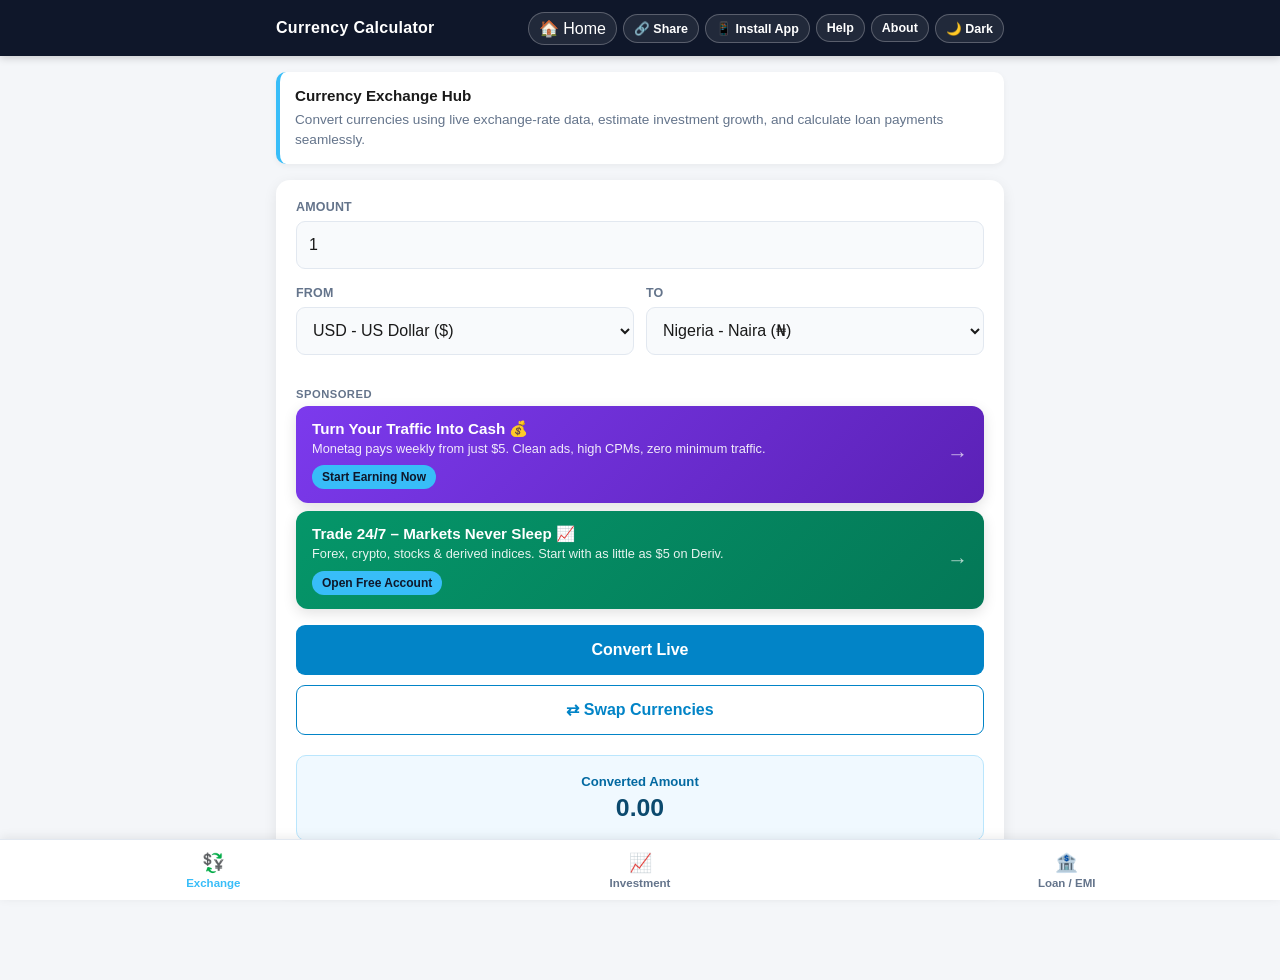
==== commit 884c90aa: "Add files via upload" ====
--- a/currency_calculator.html
+++ b/currency_calculator.html
@@ -8,7 +8,50 @@
   <meta name="apple-mobile-web-app-status-bar-style" content="black-translucent">
   <meta name="apple-mobile-web-app-title" content="Currency Calculator">
 
-  <title>Currency Calculator</title>
+  <!-- Primary SEO Meta Tags -->
+  <title>Exchange Currency Calculator - Live Rates, Investment & Loan EMI</title>
+  <meta name="title" content="Exchange Currency Calculator - Live Rates, Investment & Loan EMI">
+  <meta name="description" content="Free online financial suite: Convert African & global currencies, crypto (BTC, USDT), calculate investment growth, and estimate loan EMI payments in real time.">
+  <meta name="keywords" content="currency calculator, exchange rates, live currency converter, naira to usd, investment calculator, EMI calculator, loan repayment, crypto rates, FreeGiftTech">
+  <meta name="robots" content="index, follow">
+  <meta name="author" content="FreeGiftTech">
+  <link rel="canonical" href="https://webdeveloper-cpu.github.io/WebCraftStudio/currency_calculator.html">
+
+  <!-- Open Graph / Facebook -->
+  <meta property="og:type" content="website">
+  <meta property="og:url" content="https://webdeveloper-cpu.github.io/WebCraftStudio/currency_calculator.html">
+  <meta property="og:title" content="Exchange Currency Calculator - Live Rates & Financial Tools">
+  <meta property="og:description" content="Convert fiat and crypto currencies live, project investment returns, and calculate loan EMI installments effortlessly.">
+  <meta property="og:image" content="https://webdeveloper-cpu.github.io/WebCraftStudio/assets/og-image.jpg">
+
+  <!-- Twitter Card -->
+  <meta property="twitter:card" content="summary_large_image">
+  <meta property="twitter:url" content="https://webdeveloper-cpu.github.io/WebCraftStudio/currency_calculator.html">
+  <meta property="twitter:title" content="Exchange Currency Calculator - Live Rates & Financial Tools">
+  <meta property="twitter:description" content="Convert fiat and crypto currencies live, project investment returns, and calculate loan EMI installments effortlessly.">
+  <meta property="twitter:image" content="https://webdeveloper-cpu.github.io/WebCraftStudio/assets/og-image.jpg">
+
+  <!-- Structured Data (JSON-LD) for Search Engines -->
+  <script type="application/ld+json">
+  {
+    "@context": "https://schema.org",
+    "@type": "WebApplication",
+    "name": "Exchange Currency Calculator",
+    "url": "https://webdeveloper-cpu.github.io/WebCraftStudio/currency_calculator.html",
+    "description": "Comprehensive financial suite providing live exchange rate conversion, investment growth forecasting, and loan EMI calculation.",
+    "applicationCategory": "FinanceApplication",
+    "operatingSystem": "All",
+    "author": {
+      "@type": "Organization",
+      "name": "FreeGiftTech"
+    },
+    "offers": {
+      "@type": "Offer",
+      "price": "0",
+      "priceCurrency": "USD"
+    }
+  }
+  </script>
 
   <style>
     :root {
@@ -166,8 +209,10 @@
       box-shadow: 0 2px 6px rgba(0,0,0,0.05);
     }
 
-    .info-banner strong {
+    .info-banner h2 {
+      font-size: 0.95rem;
       color: var(--text-color);
+      margin-bottom: 2px;
     }
 
     /* Offline banner */
@@ -603,10 +648,10 @@
 
   <header class="header">
     <div class="header-main">
-      <div class="app-title" id="app-title">Currency Calculator</div>
+      <h1 class="app-title" id="app-title">Currency Calculator</h1>
 
       <div class="header-actions">
-        <a href="index.html" class="header-btn">🏠 Home</a>
+        <a href="index.html" class="header-btn" title="Home">🏠 Home</a>
         <button type="button" class="header-btn" onclick="shareApp()">🔗 Share</button>
         <button type="button" class="header-btn" onclick="openModal('add-home-modal')">📱 Install App</button>
         <button type="button" class="header-btn" onclick="openModal('help-modal')">Help</button>
@@ -620,10 +665,10 @@
 
   <main>
 
-    <div class="info-banner">
-      <strong>Currency Exchange Hub</strong><br>
-      Convert currencies using live exchange-rate data, estimate investment growth, and calculate loan payments.
-    </div>
+    <section class="info-banner">
+      <h2>Currency Exchange Hub</h2>
+      Convert currencies using live exchange-rate data, estimate investment growth, and calculate loan payments seamlessly.
+    </section>
 
     <!-- Offline indicator -->
     <div id="offline-banner" class="offline-banner">
@@ -631,7 +676,7 @@
     </div>
 
     <!-- Currency Tab -->
-    <section id="currency" class="tab-content active">
+    <section id="currency" class="tab-content active" aria-label="Currency Exchange Section">
       <div class="card">
         <div class="form-group">
           <label for="cur-amount">Amount</label>
@@ -641,7 +686,7 @@
         <div class="grid-2">
           <div class="form-group">
             <label for="cur-from">From</label>
-            <select id="cur-from" onchange="saveInputs()">
+            <select id="cur-from" onchange="saveInputs()" aria-label="Source Currency">
               <optgroup label="Major African Currencies">
                 <option value="NGN">Nigeria - Naira (₦)</option>
                 <option value="ZAR">South Africa - Rand (R)</option>
@@ -679,7 +724,7 @@
 
           <div class="form-group">
             <label for="cur-to">To</label>
-            <select id="cur-to" onchange="saveInputs()">
+            <select id="cur-to" onchange="saveInputs()" aria-label="Target Currency">
               <optgroup label="Major African Currencies">
                 <option value="NGN" selected>Nigeria - Naira (₦)</option>
                 <option value="ZAR">South Africa - Rand (R)</option>
@@ -743,7 +788,7 @@
     </section>
 
     <!-- Investment Tab -->
-    <section id="investment" class="tab-content">
+    <section id="investment" class="tab-content" aria-label="Investment Growth Calculator">
       <div class="card">
         <div class="form-group">
           <label for="inv-principal">Starting Principal</label>
@@ -783,7 +828,7 @@
     </section>
 
     <!-- Loan Tab -->
-    <section id="loan" class="tab-content">
+    <section id="loan" class="tab-content" aria-label="Loan EMI Calculator">
       <div class="card">
         <div class="form-group">
           <label for="loan-amount">Loan Amount</label>
@@ -881,7 +926,7 @@
     </div>
   </div>
 
-  <!-- ===== UPDATED HELP MODAL ===== -->
+  <!-- ===== HELP MODAL ===== -->
   <div id="help-modal" class="modal-overlay" onclick="closeModalOnOverlay(event, 'help-modal')">
     <div class="modal">
       <div class="modal-header">
@@ -926,7 +971,7 @@
     </div>
   </div>
 
-  <!-- ===== UPDATED ABOUT MODAL ===== -->
+  <!-- ===== ABOUT MODAL ===== -->
   <div id="about-modal" class="modal-overlay" onclick="closeModalOnOverlay(event, 'about-modal')">
     <div class="modal">
       <div class="modal-header">
@@ -1303,7 +1348,7 @@
       const section = document.getElementById(tabId);
       const button = document.getElementById(`tab-btn-${tabId}`);
       if (section) section.classList.add("active");
-      if (button) button.classList.apply ? button.classList.add("active") : null;
+      if (button) button.classList.add("active");
 
       const title = document.getElementById("app-title");
       if (tabId === "currency") title.textContent = "Calculate Currency Exchange";
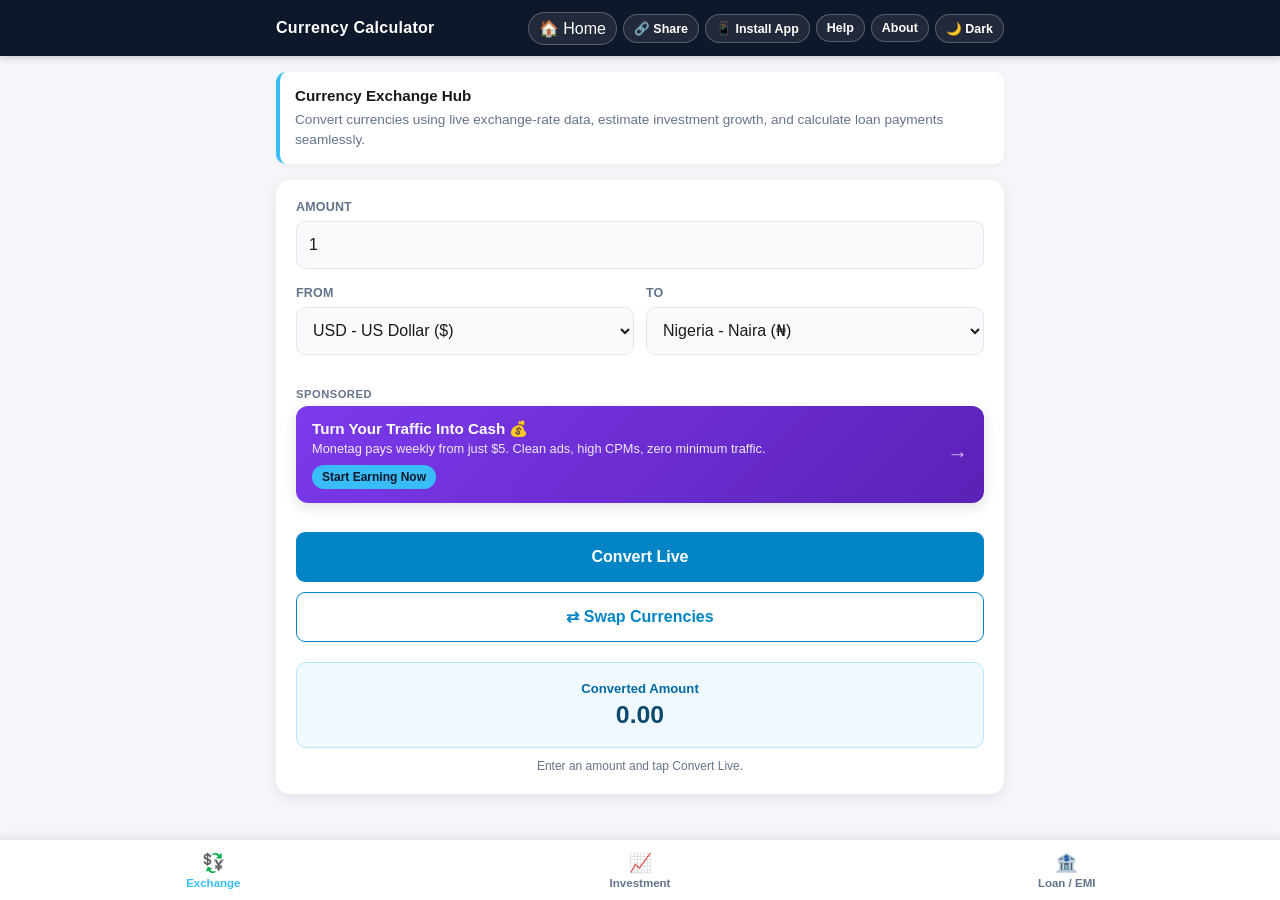
==== commit 2b099405: "Add files via upload" ====
--- a/currency_calculator.html
+++ b/currency_calculator.html
@@ -1,6 +1,15 @@
 <!DOCTYPE html>
 <html lang="en" data-theme="light">
 <head>
+  <!-- Google tag (gtag.js) -->
+<script async src="https://www.googletagmanager.com/gtag/js?id=G-KVFQ29Q8VP"></script>
+<script>
+  window.dataLayer = window.dataLayer || [];
+  function gtag(){dataLayer.push(arguments);}
+  gtag('js', new Date());
+
+  gtag('config', 'G-KVFQ29Q8VP');
+</script>
   <meta charset="UTF-8">
   <meta name="viewport" content="width=device-width, initial-scale=1.0, viewport-fit=cover">
   <meta name="theme-color" content="#0f172a">
@@ -240,9 +249,10 @@
       display: block;
     }
 
-    /* Inline Sponsored Ads */
-    .inline-ad-container {
+    /* Rotating Sponsored Ads Container */
+    .rotating-ad-wrapper {
       margin: 16px 0;
+      position: relative;
     }
 
     .ad-label {
@@ -257,16 +267,31 @@
       gap: 6px;
     }
 
+    .ad-container {
+      position: relative;
+      min-height: 110px;
+    }
+
     .ad-banner {
-      display: block;
+      display: none;
+      position: absolute;
+      top: 0;
+      left: 0;
+      right: 0;
       background: linear-gradient(135deg, #0f172a, #1e293b);
       color: #fff;
       border-radius: 12px;
       padding: 14px 16px;
       text-decoration: none;
       box-shadow: 0 4px 14px rgba(0,0,0,0.12);
-      transition: transform 0.2s, box-shadow 0.2s;
+      transition: opacity 0.5s ease-in-out, transform 0.2s;
+      opacity: 0;
+    }
+
+    .ad-banner.active {
+      display: block;
       position: relative;
+      opacity: 1;
     }
 
     .ad-banner:active {
@@ -313,6 +338,7 @@
     .ad-banner.ad-3 { background: linear-gradient(135deg, #ea580c, #c2410c); }
     .ad-banner.ad-4 { background: linear-gradient(135deg, #2563eb, #1d4ed8); }
     .ad-banner.ad-5 { background: linear-gradient(135deg, #db2777, #be185d); }
+    .ad-banner.ad-6 { background: linear-gradient(135deg, #0284c7, #0f172a); }
 
     /* Tabs */
     .tab-content {
@@ -580,51 +606,6 @@
 
     .modal-body strong {
       color: var(--text-color);
-    }
-
-    /* Screen Locker Modal Specifics */
-    .locker-modal {
-      text-align: center;
-      padding: 30px 20px;
-    }
-
-    .locker-icon {
-      font-size: 3.5rem;
-      margin-bottom: 12px;
-    }
-
-    .locker-title {
-      font-size: 1.3rem;
-      font-weight: 800;
-      color: var(--text-color);
-      margin-bottom: 8px;
-    }
-
-    .locker-desc {
-      font-size: 0.9rem;
-      color: var(--label-color);
-      margin-bottom: 20px;
-      line-height: 1.5;
-    }
-
-    .locker-btn {
-      display: inline-block;
-      width: 100%;
-      padding: 14px 20px;
-      background: #0284c7;
-      color: #ffffff;
-      font-size: 1rem;
-      font-weight: 700;
-      text-decoration: none;
-      border-radius: 10px;
-      box-shadow: 0 4px 12px rgba(2, 132, 199, 0.3);
-      cursor: pointer;
-      border: none;
-    }
-
-    .locker-btn:active {
-      transform: scale(0.98);
-      background: #0369a1;
     }
 
     @media (max-width: 430px) {
@@ -761,19 +742,41 @@
           </div>
         </div>
 
-        <!-- Inline Sponsored Ads above Convert Live button -->
-        <div class="inline-ad-container">
+        <!-- Rotating Sponsored Ad Banner - Currency Section -->
+        <div class="rotating-ad-wrapper">
           <div class="ad-label">Sponsored</div>
-          <a class="ad-banner ad-1" href="https://monetag.com/?ref_id=zUg8" target="_blank" rel="noopener noreferrer sponsored">
-            <div class="ad-title">Turn Your Traffic Into Cash 💰</div>
-            <div class="ad-desc">Monetag pays weekly from just $5. Clean ads, high CPMs, zero minimum traffic.</div>
-            <span class="ad-cta">Start Earning Now</span>
-          </a>
-          <a class="ad-banner ad-2" style="margin-top: 8px;" href="https://t.deriv.link?t=9LES59QKZERG" target="_blank" rel="noopener noreferrer sponsored">
-            <div class="ad-title">Trade 24/7 – Markets Never Sleep 📈</div>
-            <div class="ad-desc">Forex, crypto, stocks & derived indices. Start with as little as $5 on Deriv.</div>
-            <span class="ad-cta">Open Free Account</span>
-          </a>
+          <div class="ad-container">
+            <a class="ad-banner ad-1 active" href="https://monetag.com/?ref_id=zUg8" target="_blank" rel="noopener noreferrer sponsored">
+              <div class="ad-title">Turn Your Traffic Into Cash 💰</div>
+              <div class="ad-desc">Monetag pays weekly from just $5. Clean ads, high CPMs, zero minimum traffic.</div>
+              <span class="ad-cta">Start Earning Now</span>
+            </a>
+            <a class="ad-banner ad-2" href="https://t.deriv.link?t=9LES59QKZERG" target="_blank" rel="noopener noreferrer sponsored">
+              <div class="ad-title">Trade 24/7 – Markets Never Sleep 📈</div>
+              <div class="ad-desc">Forex, crypto, stocks & derived indices. Start with as little as $5 on Deriv.</div>
+              <span class="ad-cta">Open Free Account</span>
+            </a>
+            <a class="ad-banner ad-3" href="https://app.getcleva.com/refer/CHUK6191" target="_blank" rel="noopener noreferrer sponsored">
+              <div class="ad-title">Receive USD. Send Money Instantly 💵</div>
+              <div class="ad-desc">Open a USD account, get paid globally & transfer across Africa at best rates.</div>
+              <span class="ad-cta">Join Cleva Free</span>
+            </a>
+            <a class="ad-banner ad-4" href="https://app.gotechafrica.com/go-invite?mref=7936" target="_blank" rel="noopener noreferrer sponsored">
+              <div class="ad-title">Tech is the New Oil 🚀</div>
+              <div class="ad-desc">Learn high-income tech skills online. Affordable courses + real job opportunities.</div>
+              <span class="ad-cta">Start Learning Free</span>
+            </a>
+            <a class="ad-banner ad-5" href="https://my.hostafrica.com/aff.php?aff=3440" target="_blank" rel="noopener noreferrer sponsored">
+              <div class="ad-title">HOSTAFRICA Cloud & Web Hosting 🌐</div>
+              <div class="ad-desc">Fast, reliable African hosting. Free domains, SSL certificates & 24/7 support.</div>
+              <span class="ad-cta">Get Started</span>
+            </a>
+            <a class="ad-banner ad-6" href="https://omg10.com/4/9797691" target="_blank" rel="noopener noreferrer sponsored">
+              <div class="ad-title">Discover Top Offers & Rewards 🎁</div>
+              <div class="ad-desc">Explore exclusive deals, top rewards, and special online offers today!</div>
+              <span class="ad-cta">Explore Offers</span>
+            </a>
+          </div>
         </div>
 
         <button type="button" class="btn" id="currency-btn" onclick="convertCurrency()">Convert Live</button>
@@ -803,19 +806,41 @@
           <input type="text" inputmode="decimal" id="inv-years" value="5" autocomplete="off" oninput="formatInput(this); saveInputs();">
         </div>
 
-        <!-- Inline Sponsored Ads above Calculate Future Value button -->
-        <div class="inline-ad-container">
+        <!-- Rotating Sponsored Ad Banner - Investment Section -->
+        <div class="rotating-ad-wrapper">
           <div class="ad-label">Sponsored</div>
-          <a class="ad-banner ad-3" href="https://app.getcleva.com/refer/CHUK6191" target="_blank" rel="noopener noreferrer sponsored">
-            <div class="ad-title">Receive USD. Send Money Instantly 💵</div>
-            <div class="ad-desc">Open a USD account, get paid globally & transfer across Africa at best rates.</div>
-            <span class="ad-cta">Join Cleva Free</span>
-          </a>
-          <a class="ad-banner ad-4" style="margin-top: 8px;" href="https://app.gotechafrica.com/go-invite?mref=7936" target="_blank" rel="noopener noreferrer sponsored">
-            <div class="ad-title">Tech is the New Oil 🚀</div>
-            <div class="ad-desc">Learn high-income tech skills online. Affordable courses + real job opportunities.</div>
-            <span class="ad-cta">Start Learning Free</span>
-          </a>
+          <div class="ad-container">
+            <a class="ad-banner ad-1 active" href="https://monetag.com/?ref_id=zUg8" target="_blank" rel="noopener noreferrer sponsored">
+              <div class="ad-title">Turn Your Traffic Into Cash 💰</div>
+              <div class="ad-desc">Monetag pays weekly from just $5. Clean ads, high CPMs, zero minimum traffic.</div>
+              <span class="ad-cta">Start Earning Now</span>
+            </a>
+            <a class="ad-banner ad-2" href="https://t.deriv.link?t=9LES59QKZERG" target="_blank" rel="noopener noreferrer sponsored">
+              <div class="ad-title">Trade 24/7 – Markets Never Sleep 📈</div>
+              <div class="ad-desc">Forex, crypto, stocks & derived indices. Start with as little as $5 on Deriv.</div>
+              <span class="ad-cta">Open Free Account</span>
+            </a>
+            <a class="ad-banner ad-3" href="https://app.getcleva.com/refer/CHUK6191" target="_blank" rel="noopener noreferrer sponsored">
+              <div class="ad-title">Receive USD. Send Money Instantly 💵</div>
+              <div class="ad-desc">Open a USD account, get paid globally & transfer across Africa at best rates.</div>
+              <span class="ad-cta">Join Cleva Free</span>
+            </a>
+            <a class="ad-banner ad-4" href="https://app.gotechafrica.com/go-invite?mref=7936" target="_blank" rel="noopener noreferrer sponsored">
+              <div class="ad-title">Tech is the New Oil 🚀</div>
+              <div class="ad-desc">Learn high-income tech skills online. Affordable courses + real job opportunities.</div>
+              <span class="ad-cta">Start Learning Free</span>
+            </a>
+            <a class="ad-banner ad-5" href="https://my.hostafrica.com/aff.php?aff=3440" target="_blank" rel="noopener noreferrer sponsored">
+              <div class="ad-title">HOSTAFRICA Cloud & Web Hosting 🌐</div>
+              <div class="ad-desc">Fast, reliable African hosting. Free domains, SSL certificates & 24/7 support.</div>
+              <span class="ad-cta">Get Started</span>
+            </a>
+            <a class="ad-banner ad-6" href="https://omg10.com/4/9797691" target="_blank" rel="noopener noreferrer sponsored">
+              <div class="ad-title">Discover Top Offers & Rewards 🎁</div>
+              <div class="ad-desc">Explore exclusive deals, top rewards, and special online offers today!</div>
+              <span class="ad-cta">Explore Offers</span>
+            </a>
+          </div>
         </div>
 
         <button type="button" class="btn" onclick="calculateInvestment()">Calculate Future Value</button>
@@ -843,14 +868,41 @@
           <input type="text" inputmode="decimal" id="loan-months" value="12" autocomplete="off" oninput="formatInput(this); saveInputs();">
         </div>
 
-        <!-- Inline Sponsored Ad above Calculate Monthly Payment button -->
-        <div class="inline-ad-container">
+        <!-- Rotating Sponsored Ad Banner - Loan Section -->
+        <div class="rotating-ad-wrapper">
           <div class="ad-label">Sponsored</div>
-          <a class="ad-banner ad-5" href="https://my.hostafrica.com/aff.php?aff=3440" target="_blank" rel="noopener noreferrer sponsored">
-            <div class="ad-title">HOSTAFRICA Cloud & Web Hosting 🌐</div>
-            <div class="ad-desc">Fast, reliable African hosting. Free domains, SSL certificates & 24/7 support.</div>
-            <span class="ad-cta">Get Started</span>
-          </a>
+          <div class="ad-container">
+            <a class="ad-banner ad-1 active" href="https://monetag.com/?ref_id=zUg8" target="_blank" rel="noopener noreferrer sponsored">
+              <div class="ad-title">Turn Your Traffic Into Cash 💰</div>
+              <div class="ad-desc">Monetag pays weekly from just $5. Clean ads, high CPMs, zero minimum traffic.</div>
+              <span class="ad-cta">Start Earning Now</span>
+            </a>
+            <a class="ad-banner ad-2" href="https://t.deriv.link?t=9LES59QKZERG" target="_blank" rel="noopener noreferrer sponsored">
+              <div class="ad-title">Trade 24/7 – Markets Never Sleep 📈</div>
+              <div class="ad-desc">Forex, crypto, stocks & derived indices. Start with as little as $5 on Deriv.</div>
+              <span class="ad-cta">Open Free Account</span>
+            </a>
+            <a class="ad-banner ad-3" href="https://app.getcleva.com/refer/CHUK6191" target="_blank" rel="noopener noreferrer sponsored">
+              <div class="ad-title">Receive USD. Send Money Instantly 💵</div>
+              <div class="ad-desc">Open a USD account, get paid globally & transfer across Africa at best rates.</div>
+              <span class="ad-cta">Join Cleva Free</span>
+            </a>
+            <a class="ad-banner ad-4" href="https://app.gotechafrica.com/go-invite?mref=7936" target="_blank" rel="noopener noreferrer sponsored">
+              <div class="ad-title">Tech is the New Oil 🚀</div>
+              <div class="ad-desc">Learn high-income tech skills online. Affordable courses + real job opportunities.</div>
+              <span class="ad-cta">Start Learning Free</span>
+            </a>
+            <a class="ad-banner ad-5" href="https://my.hostafrica.com/aff.php?aff=3440" target="_blank" rel="noopener noreferrer sponsored">
+              <div class="ad-title">HOSTAFRICA Cloud & Web Hosting 🌐</div>
+              <div class="ad-desc">Fast, reliable African hosting. Free domains, SSL certificates & 24/7 support.</div>
+              <span class="ad-cta">Get Started</span>
+            </a>
+            <a class="ad-banner ad-6" href="https://omg10.com/4/9797691" target="_blank" rel="noopener noreferrer sponsored">
+              <div class="ad-title">Discover Top Offers & Rewards 🎁</div>
+              <div class="ad-desc">Explore exclusive deals, top rewards, and special online offers today!</div>
+              <span class="ad-cta">Explore Offers</span>
+            </a>
+          </div>
         </div>
 
         <button type="button" class="btn" onclick="calculateLoan()">Calculate Monthly Payment</button>
@@ -1011,16 +1063,6 @@
     </div>
   </div>
 
-  <!-- ===== SCREEN LOCKER MODAL ===== -->
-  <div id="screen-locker-modal" class="modal-overlay">
-    <div class="modal locker-modal">
-      <div class="locker-icon">🔒</div>
-      <div class="locker-title">View Ad to Continue</div>
-      <div class="locker-desc">To keep this app free, please view a quick sponsored advertisement to unlock the screen.</div>
-      <button type="button" class="locker-btn" id="locker-ad-link" onclick="handleAdUnlock()">View Ad to Unlock</button>
-    </div>
-  </div>
-
   <script>
     const cryptoMapping = {
       BTC: "bitcoin",
@@ -1058,47 +1100,21 @@
       });
     }
 
-    /* ===== Screen Locker Ads Logic ===== */
-    const lockerAds = [
-      "https://omg10.com/4/9797691",
-      "https://omg10.com/4/9312448",
-      "https://omg10.com/4/9390162"
-    ];
-
-    let currentLockerAdUrl = "";
-
-    function triggerScreenLocker(adUrl) {
-      currentLockerAdUrl = adUrl;
-      const lockerModal = document.getElementById("screen-locker-modal");
-      if (lockerModal) {
-        lockerModal.classList.add("visible");
-        document.body.style.overflow = "hidden";
-      }
-    }
-
-    function handleAdUnlock() {
-      if (currentLockerAdUrl) {
-        window.open(currentLockerAdUrl, "_blank");
-      }
-      const lockerModal = document.getElementById("screen-locker-modal");
-      if (lockerModal) {
-        lockerModal.classList.remove("visible");
-        document.body.style.overflow = "";
-      }
-    }
-
-    function initScreenLockerTimers() {
-      setTimeout(() => {
-        triggerScreenLocker(lockerAds[0]);
-      }, 60000);
-
-      setTimeout(() => {
-        triggerScreenLocker(lockerAds[1]);
-      }, 120000);
-
-      setTimeout(() => {
-        triggerScreenLocker(lockerAds[2]);
-      }, 180000);
+    /* ===== Ad Rotation Logic (15 seconds) ===== */
+    function initAdRotation() {
+      const adContainers = document.querySelectorAll('.ad-container');
+      
+      adContainers.forEach(container => {
+        const banners = container.querySelectorAll('.ad-banner');
+        if (banners.length <= 1) return;
+        
+        let currentIndex = 0;
+        setInterval(() => {
+          banners[currentIndex].classList.remove('active');
+          currentIndex = (currentIndex + 1) % banners.length;
+          banners[currentIndex].classList.add('active');
+        }, 15000);
+      });
     }
 
     /* ===== Modal Functions ===== */
@@ -1433,7 +1449,7 @@
       calculateInvestment();
       calculateLoan();
       updateOnlineStatus();
-      initScreenLockerTimers();
+      initAdRotation();
     });
   </script>
   
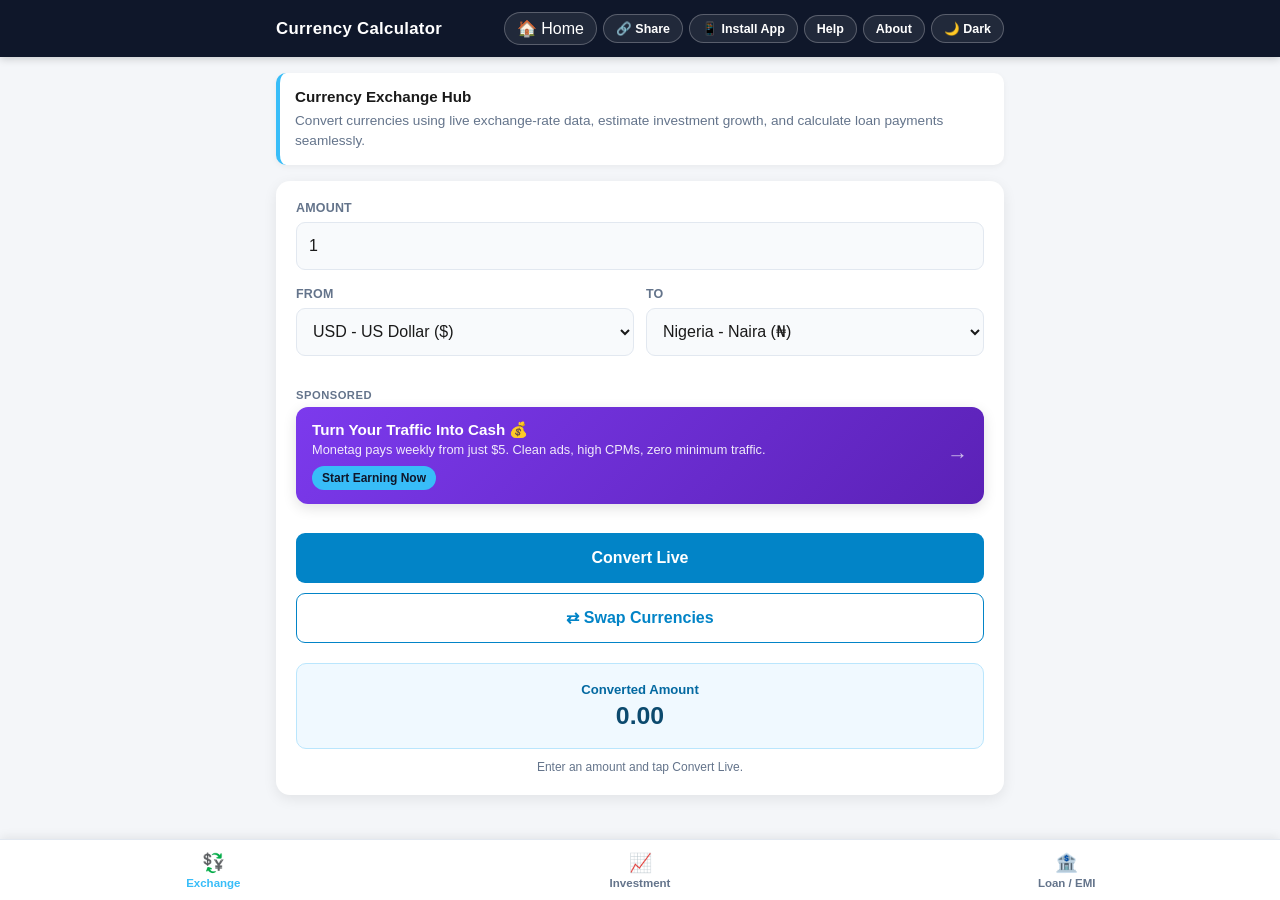
==== commit 530ce95f: "Add files via upload" ====
--- a/currency_calculator.html
+++ b/currency_calculator.html
@@ -2,14 +2,14 @@
 <html lang="en" data-theme="light">
 <head>
   <!-- Google tag (gtag.js) -->
-<script async src="https://www.googletagmanager.com/gtag/js?id=G-KVFQ29Q8VP"></script>
-<script>
-  window.dataLayer = window.dataLayer || [];
-  function gtag(){dataLayer.push(arguments);}
-  gtag('js', new Date());
-
-  gtag('config', 'G-KVFQ29Q8VP');
-</script>
+  <script async src="https://www.googletagmanager.com/gtag/js?id=G-KVFQ29Q8VP"></script>
+  <script>
+    window.dataLayer = window.dataLayer || [];
+    function gtag(){dataLayer.push(arguments);}
+    gtag('js', new Date());
+
+    gtag('config', 'G-KVFQ29Q8VP');
+  </script>
   <meta charset="UTF-8">
   <meta name="viewport" content="width=device-width, initial-scale=1.0, viewport-fit=cover">
   <meta name="theme-color" content="#0f172a">
@@ -140,42 +140,31 @@
       background: var(--header-bg);
       color: #fff;
       box-shadow: 0 2px 8px rgba(0, 0, 0, 0.18);
+      padding-top: env(safe-area-inset-top);
     }
 
     .header-main {
-      min-height: 56px;
-      padding: env(safe-area-inset-top) 16px 0 16px;
+      padding: 12px 16px;
       display: flex;
-      justify-content: space-between;
-      align-items: center;
-      gap: 12px;
-      overflow: hidden;
+      flex-direction: column;
+      gap: 10px;
     }
 
     .app-title {
-      font-size: 1rem;
+      font-size: 1.05rem;
       font-weight: 700;
       letter-spacing: 0.3px;
       line-height: 1.3;
-      white-space: nowrap;
-      flex-shrink: 0;
+      text-align: center;
     }
 
     .header-actions {
       display: flex;
+      flex-wrap: wrap;
       align-items: center;
+      justify-content: center;
       gap: 6px;
-      overflow-x: auto;
-      white-space: nowrap;
-      -webkit-overflow-scrolling: touch;
-      padding: 8px 0;
-      max-width: 100%;
-      scrollbar-width: none;
-      -ms-overflow-style: none;
-    }
-
-    .header-actions::-webkit-scrollbar {
-      display: none;
+      width: 100%;
     }
 
     .header-btn {
@@ -183,7 +172,7 @@
       background: rgba(255,255,255,0.08);
       color: #fff;
       border-radius: 20px;
-      padding: 6px 10px;
+      padding: 6px 12px;
       cursor: pointer;
       font-size: 0.78rem;
       font-weight: 600;
@@ -191,7 +180,9 @@
       display: inline-flex;
       align-items: center;
       justify-content: center;
-      flex-shrink: 0;
+      flex: 1 1 auto;
+      text-align: center;
+      min-width: calc(33.33% - 6px);
     }
 
     .header-btn:active {
@@ -204,6 +195,33 @@
       max-width: 760px;
       margin: 0 auto;
       padding: 16px;
+    }
+
+    /* Facebook In-App Browser Fallback Banner */
+    .iab-banner {
+      display: none;
+      background: linear-gradient(135deg, #1e293b, #0f172a);
+      border: 2px solid var(--tab-active);
+      color: #ffffff;
+      border-radius: 12px;
+      padding: 16px;
+      margin-bottom: 16px;
+      box-shadow: 0 4px 12px rgba(0,0,0,0.25);
+      font-size: 0.88rem;
+      line-height: 1.5;
+    }
+
+    .iab-banner strong {
+      color: var(--tab-active);
+    }
+
+    .iab-banner ol {
+      margin-top: 8px;
+      padding-left: 20px;
+    }
+
+    .iab-banner li {
+      margin-bottom: 4px;
     }
 
     .info-banner {
@@ -608,19 +626,33 @@
       color: var(--text-color);
     }
 
+    @media (min-width: 600px) {
+      .header-main {
+        flex-direction: row;
+        justify-content: space-between;
+        align-items: center;
+        max-width: 760px;
+        margin: 0 auto;
+      }
+      .app-title {
+        text-align: left;
+      }
+      .header-actions {
+        width: auto;
+        justify-content: flex-end;
+      }
+      .header-btn {
+        flex: 0 0 auto;
+        min-width: auto;
+      }
+    }
+
     @media (max-width: 430px) {
       main { padding: 12px; }
       .card { padding: 16px; }
       .grid-2 { gap: 8px; }
       input, select { font-size: 0.95rem; }
       .header-btn { padding: 5px 8px; font-size: 0.72rem; }
-    }
-
-    @media (min-width: 700px) {
-      .header-main {
-        max-width: 760px;
-        margin: 0 auto;
-      }
     }
   </style>
 </head>
@@ -645,6 +677,16 @@
   </header>
 
   <main>
+
+    <!-- Facebook In-App Browser Warning Banner for iOS/iPhones -->
+    <div id="iab-banner" class="iab-banner">
+      📌 <strong>You are viewing this inside Facebook's browser.</strong>
+      <p style="margin-top:4px;">To enable full offline functionality and add this page to your Home Screen:</p>
+      <ol>
+        <li>Tap the <strong>three dots (...)</strong> in the top-right or bottom-right corner.</li>
+        <li>Select <strong>"Open in Safari"</strong> or <strong>"Open in Browser"</strong>.</li>
+      </ol>
+    </div>
 
     <section class="info-banner">
       <h2>Currency Exchange Hub</h2>
@@ -1073,6 +1115,33 @@
     const THEME_KEY = "currency_exchange_hub_theme";
     const SHARE_URL = "https://webdeveloper-cpu.github.io/WebCraftStudio/currency_calculator.html";
 
+    /* ===== Facebook In-App Browser Auto-Buster ===== */
+    function handleInAppBrowsers() {
+      const ua = navigator.userAgent || navigator.vendor || window.opera;
+      const isFacebook = /FBAN|FBAV/i.test(ua);
+
+      if (!isFacebook) return;
+
+      const isAndroid = /Android/i.test(ua);
+      const isIOS = /iPhone|iPad|iPod/i.test(ua);
+
+      // Android: Force open in default external browser via Intent URI
+      if (isAndroid) {
+        const currentUrl = window.location.href.replace(/^https?:\/\//, '');
+        const intentUrl = `intent://${currentUrl}#Intent;scheme=https;end;`;
+        
+        // Trigger redirect to system browser
+        window.location.href = intentUrl;
+      } 
+      // iOS / iPhone: Display targeted instructions banner
+      else if (isIOS) {
+        const banner = document.getElementById("iab-banner");
+        if (banner) {
+          banner.style.display = "block";
+        }
+      }
+    }
+
     /* ===== Share Function ===== */
     async function shareApp() {
       if (navigator.share) {
@@ -1444,6 +1513,7 @@
 
     /* ===== Initialization ===== */
     document.addEventListener("DOMContentLoaded", function () {
+      handleInAppBrowsers();
       loadTheme();
       loadInputs();
       calculateInvestment();
